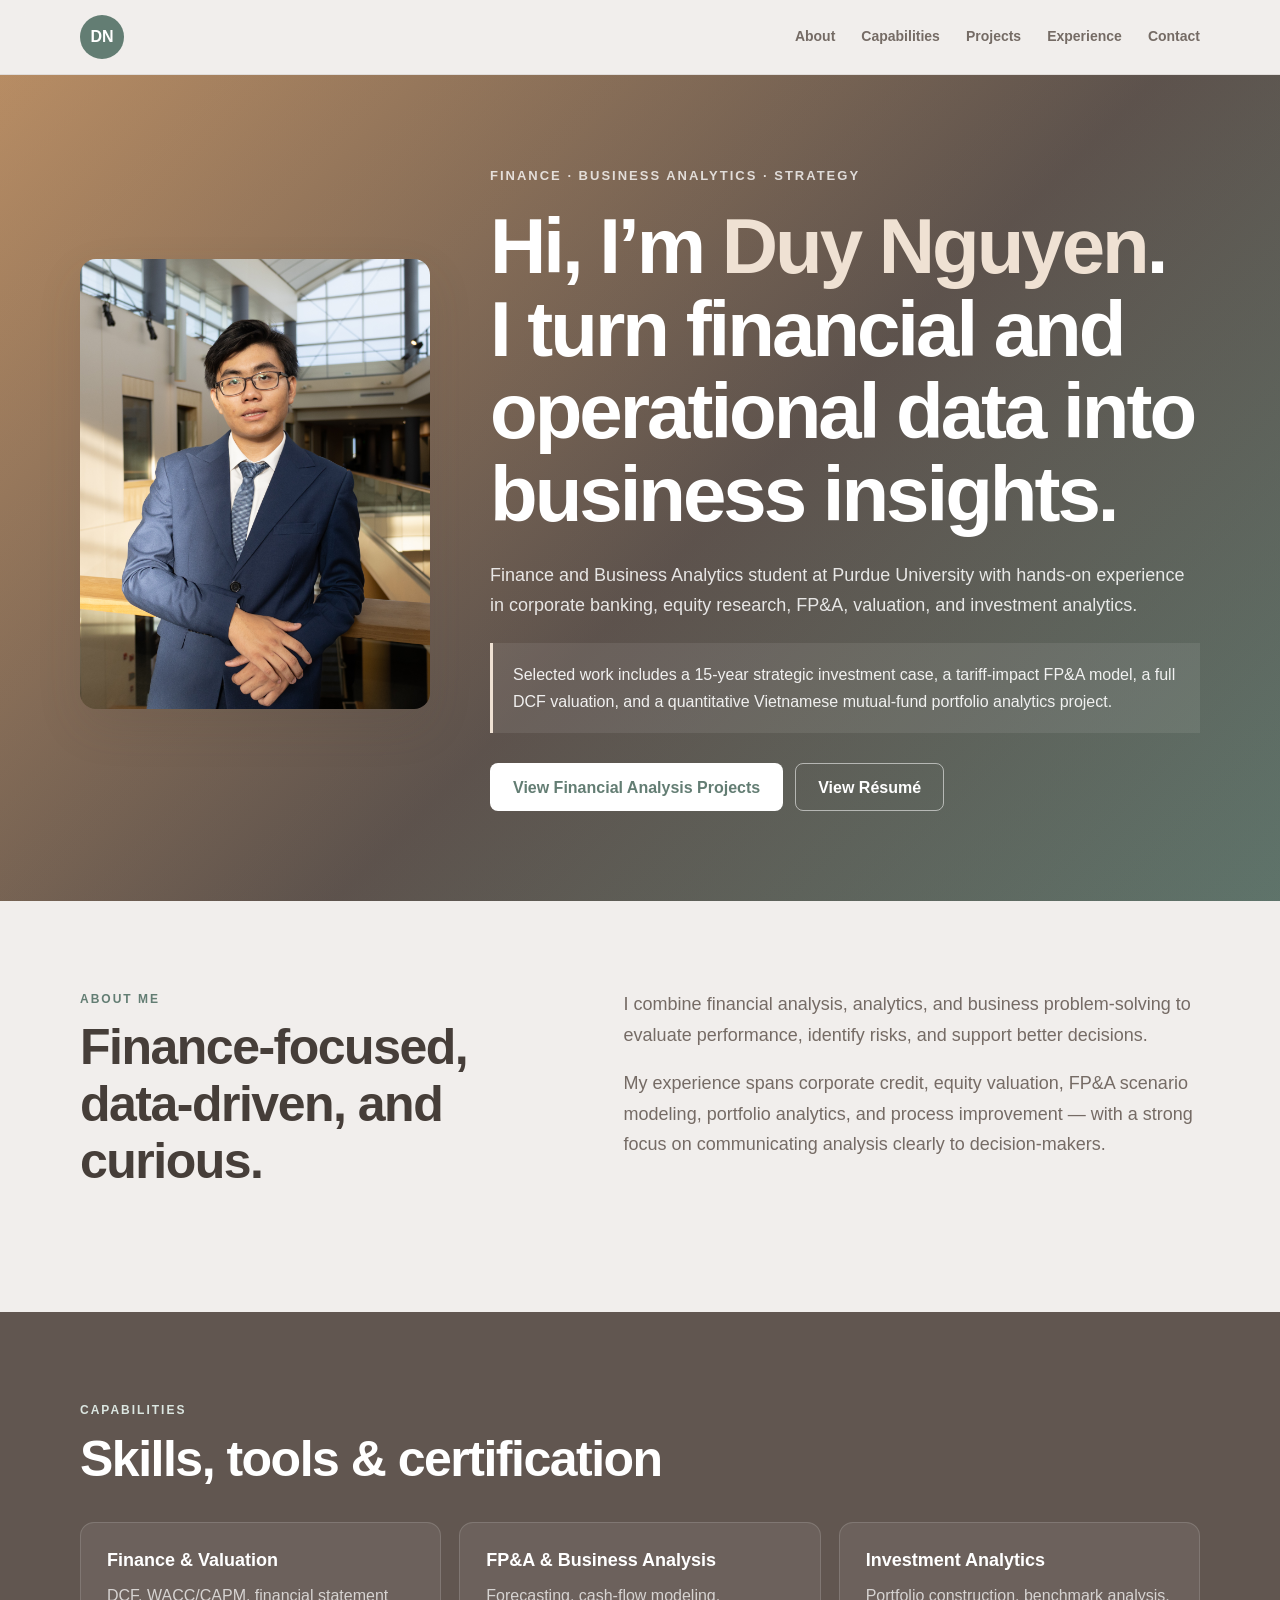
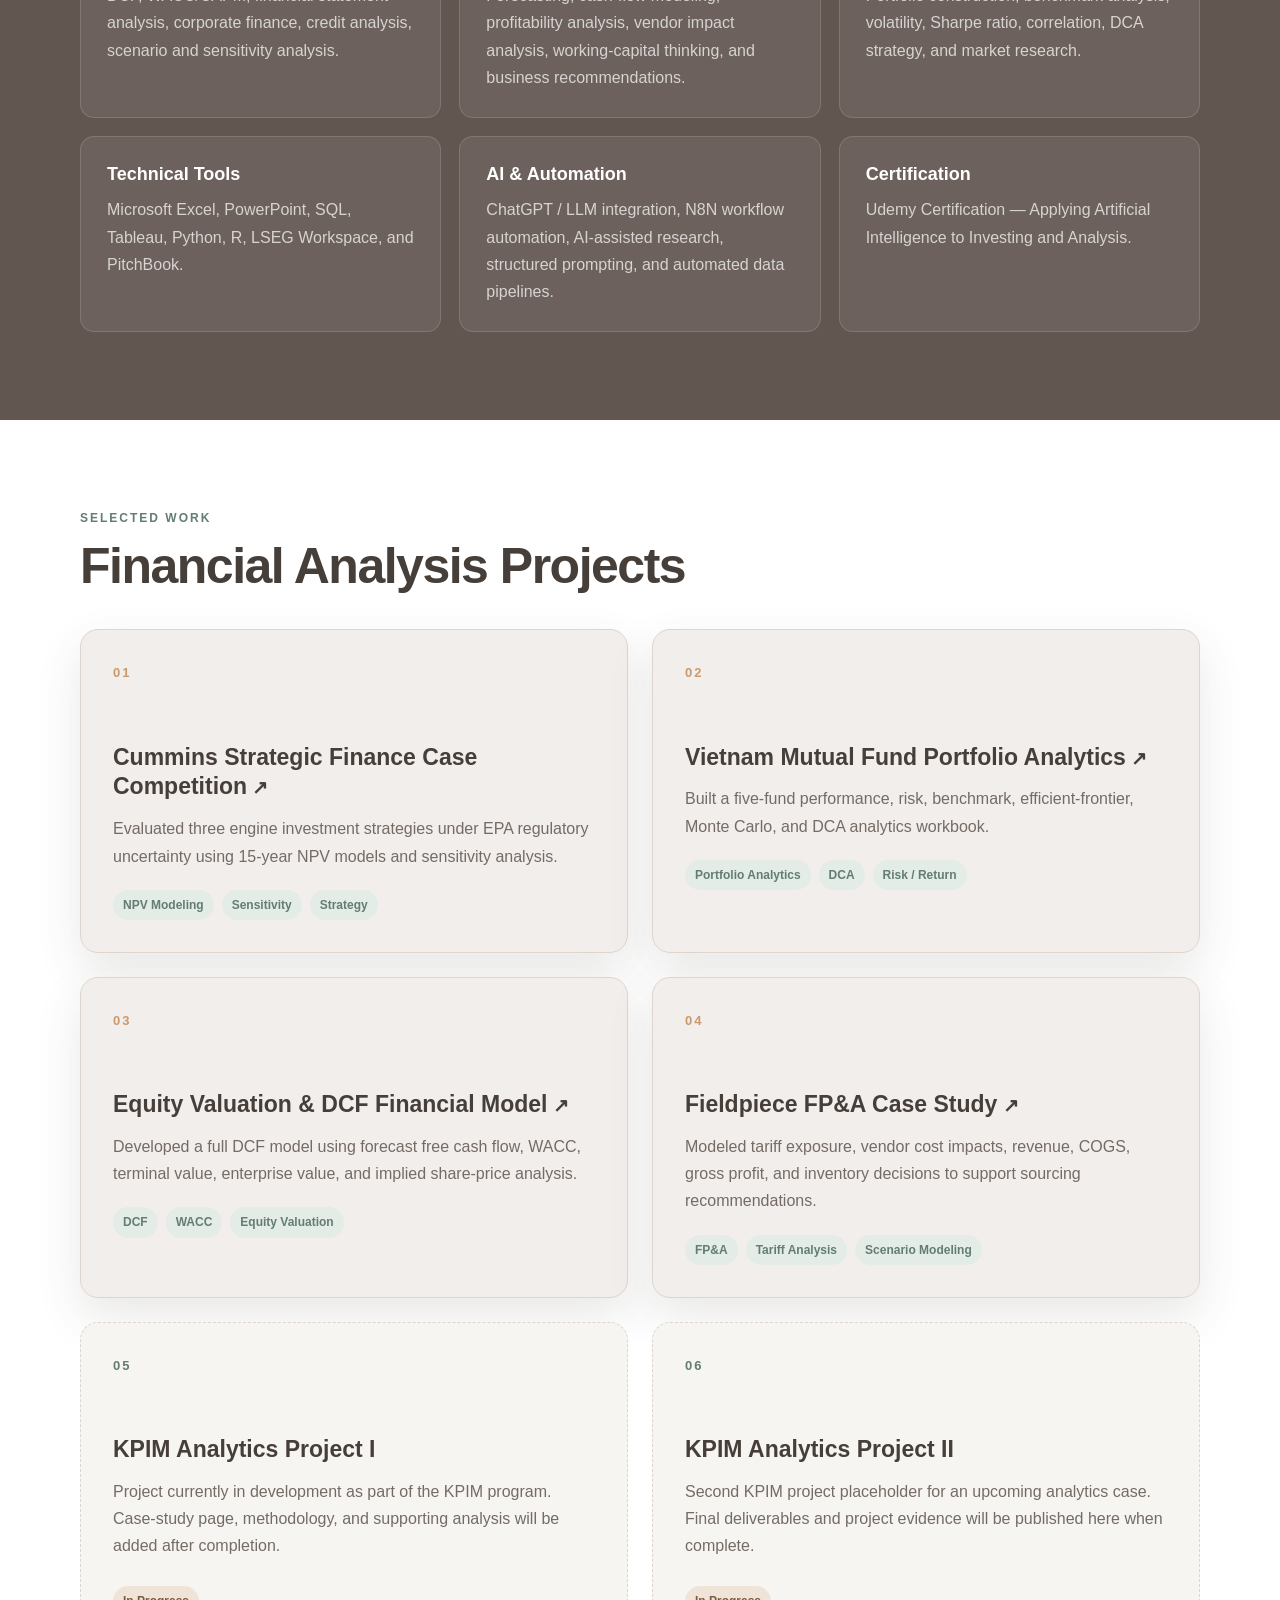
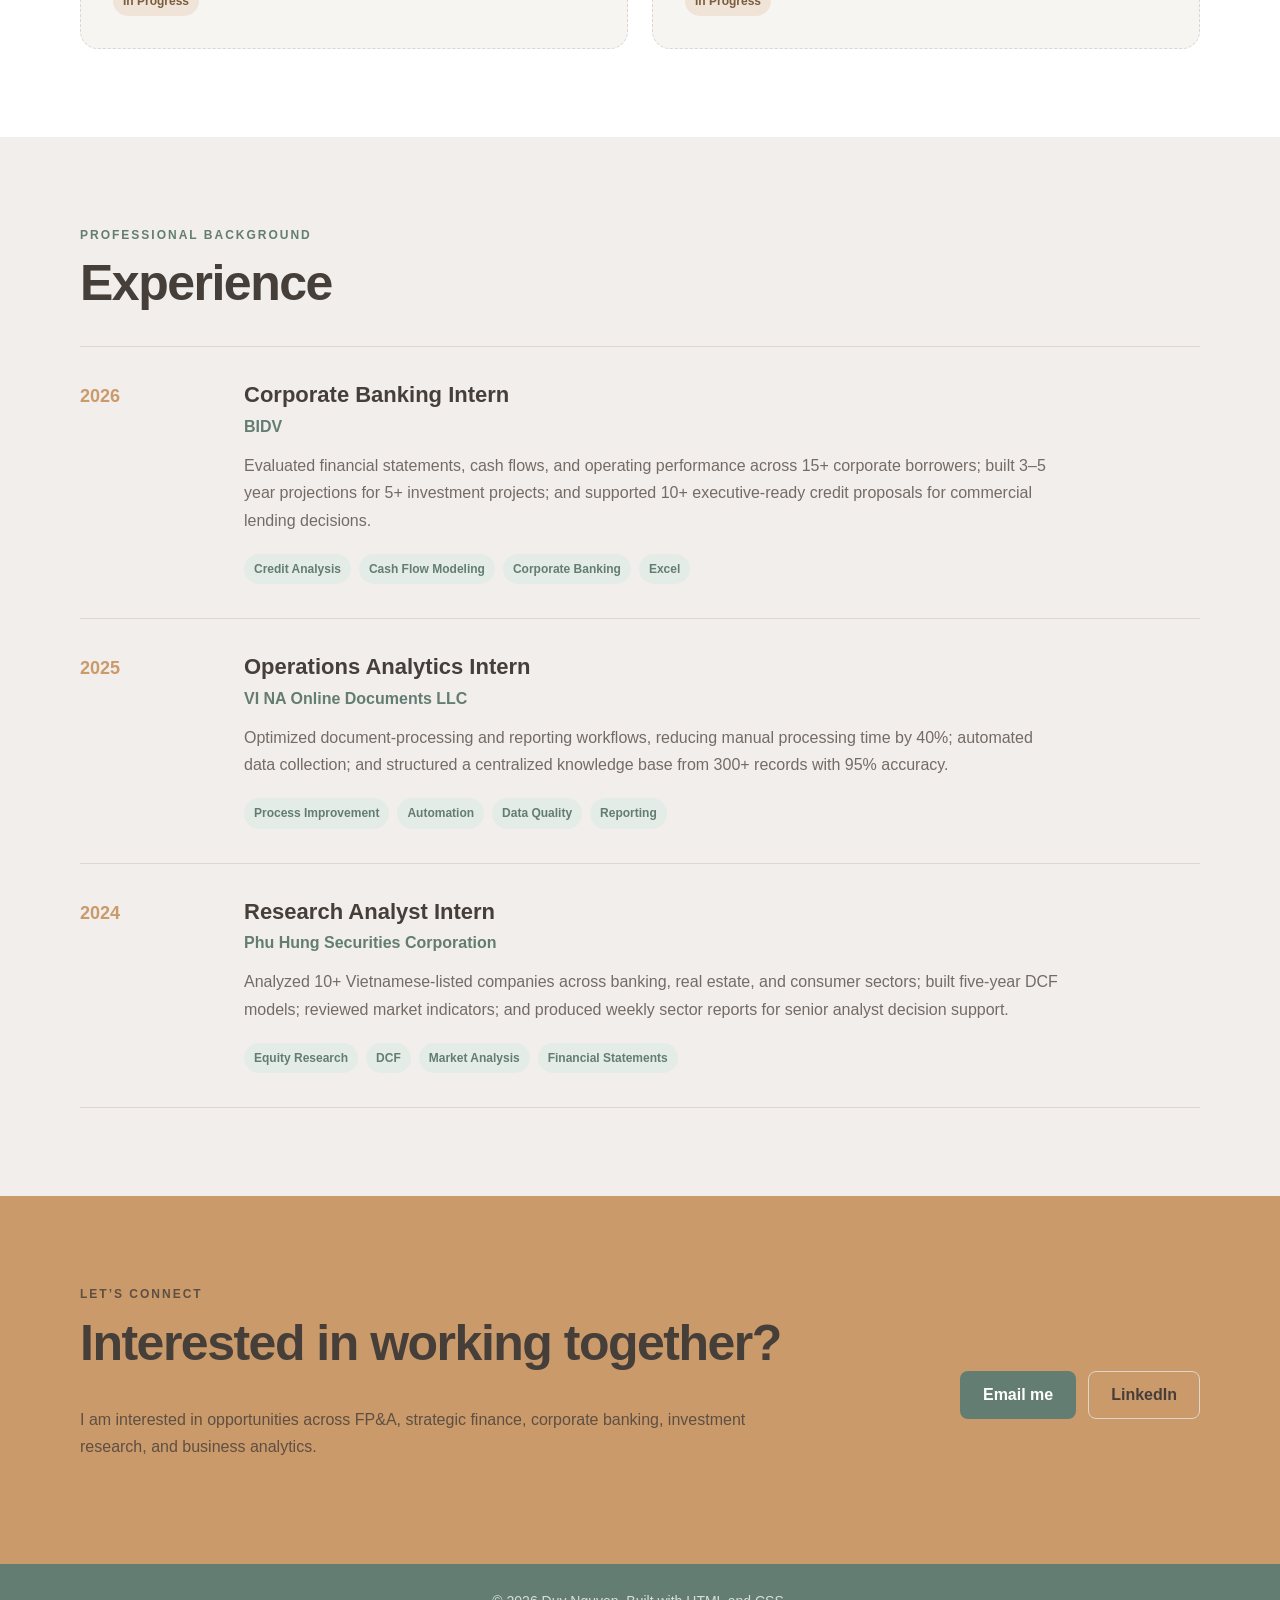
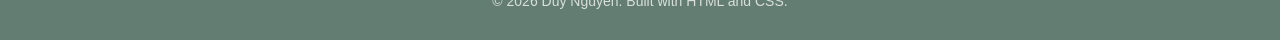
==== index.html @ 399b9fb9 "Add files via upload" ====
<!DOCTYPE html>
<html lang="en">
<head>
  <meta charset="UTF-8">
  <meta name="viewport" content="width=device-width, initial-scale=1.0">
  <meta name="description" content="Duy Nguyen — Finance and Business Analytics portfolio.">
  <title>Duy Nguyen | Finance & Business Analytics</title>
  <link rel="stylesheet" href="style.css">
</head>
<body>
<header class="site-header">
  <nav class="navbar container">
    <a class="logo" href="#home">DN</a>
    <div class="nav-links">
      <a href="#about">About</a>
      <a href="#skills">Capabilities</a>
      <a href="#projects">Projects</a>
      <a href="#experience">Experience</a>
      <a href="#contact">Contact</a>
    </div>
  </nav>
</header>

<main>
<section class="hero" id="home">
  <div class="container hero-content">

  <div class="hero-layout">

    <div class="hero-photo">
      <img src="duy-profile.jpg" alt="Duy Nguyen">
    </div>

    <div class="hero-text">
    <p class="eyebrow">Finance · Business Analytics · Strategy</p>
    <h1>Hi, I’m <span>Duy Nguyen</span>. I turn financial and operational data into business insights.</h1>
    <p class="hero-description">
      Finance and Business Analytics student at Purdue University with hands-on experience in corporate banking,
      equity research, FP&amp;A, valuation, and investment analytics.
    </p>
    <p class="hero-proof">
      Selected work includes a 15-year strategic investment case, a tariff-impact FP&amp;A model,
      a full DCF valuation, and a quantitative Vietnamese mutual-fund portfolio analytics project.
    </p>
    <div class="hero-actions">
      <a class="button button-primary" href="#projects">View Financial Analysis Projects</a>
      <a class="button button-secondary" href="Duy Nguyen _ Resume _ Finance_Final_Reviewed.pdf" target="_blank">View Résumé</a>
    </div>
  </div>
</section>

<section class="section" id="about">
  <div class="container about-grid">
    <div>
      <p class="section-label">About me</p>
      <h2>Finance-focused, data-driven, and curious.</h2>
    </div>
    <div class="about-text">
      <p>I combine financial analysis, analytics, and business problem-solving to evaluate performance, identify risks, and support better decisions.</p>
      <p>My experience spans corporate credit, equity valuation, FP&amp;A scenario modeling, portfolio analytics, and process improvement — with a strong focus on communicating analysis clearly to decision-makers.</p>
    </div>
  </div>
</section>

<section class="section section-dark" id="skills">
  <div class="container">
    <p class="section-label">Capabilities</p>
    <h2>Skills, tools &amp; certification</h2>
    <div class="skills-grid">
      <div class="skill-box"><h3>Finance &amp; Valuation</h3><p>DCF, WACC/CAPM, financial statement analysis, corporate finance, credit analysis, scenario and sensitivity analysis.</p></div>
      <div class="skill-box"><h3>FP&amp;A &amp; Business Analysis</h3><p>Forecasting, cash-flow modeling, profitability analysis, vendor impact analysis, working-capital thinking, and business recommendations.</p></div>
      <div class="skill-box"><h3>Investment Analytics</h3><p>Portfolio construction, benchmark analysis, volatility, Sharpe ratio, correlation, DCA strategy, and market research.</p></div>
      <div class="skill-box"><h3>Technical Tools</h3><p>Microsoft Excel, PowerPoint, SQL, Tableau, Python, R, LSEG Workspace, and PitchBook.</p></div>
      <div class="skill-box"><h3>AI &amp; Automation</h3><p>ChatGPT / LLM integration, N8N workflow automation, AI-assisted research, structured prompting, and automated data pipelines.</p></div>
      <div class="skill-box"><h3>Certification</h3><p>Udemy Certification — Applying Artificial Intelligence to Investing and Analysis.</p></div>
    </div>
  </div>
</section>

<section class="section section-soft" id="projects">
  <div class="container">
    <p class="section-label">Selected work</p>
    <h2>Financial Analysis Projects</h2>
    <div class="card-grid">
      <article class="card">
        <div class="card-number">01</div>
        <h3><a class="project-link" href="projects/cummins.html">Cummins Strategic Finance Case Competition</a></h3>
        <p>Evaluated three engine investment strategies under EPA regulatory uncertainty using 15-year NPV models and sensitivity analysis.</p>
        <div class="tags"><span>NPV Modeling</span><span>Sensitivity</span><span>Strategy</span></div>
      </article>
      <article class="card">
        <div class="card-number">02</div>
        <h3><a class="project-link" href="projects/mutualfund.html">Vietnam Mutual Fund Portfolio Analytics</a></h3>
        <p>Built a five-fund performance, risk, benchmark, efficient-frontier, Monte Carlo, and DCA analytics workbook.</p>
        <div class="tags"><span>Portfolio Analytics</span><span>DCA</span><span>Risk / Return</span></div>
      </article>
      <article class="card">
        <div class="card-number">03</div>
        <h3><a class="project-link" href="projects/dcf.html">Equity Valuation &amp; DCF Financial Model</a></h3>
        <p>Developed a full DCF model using forecast free cash flow, WACC, terminal value, enterprise value, and implied share-price analysis.</p>
        <div class="tags"><span>DCF</span><span>WACC</span><span>Equity Valuation</span></div>
      </article>
      <article class="card">
        <div class="card-number">04</div>
        <h3><a class="project-link" href="projects/fieldpiece.html">Fieldpiece FP&amp;A Case Study</a></h3>
        <p>Modeled tariff exposure, vendor cost impacts, revenue, COGS, gross profit, and inventory decisions to support sourcing recommendations.</p>
        <div class="tags"><span>FP&amp;A</span><span>Tariff Analysis</span><span>Scenario Modeling</span></div>
      </article>
      <article class="card coming-soon">
        <div class="card-number">05</div>
        <h3>KPIM Analytics Project I</h3>
        <p>Project currently in development as part of the KPIM program. Case-study page, methodology, and supporting analysis will be added after completion.</p>
        <span class="status-pill">In Progress</span>
      </article>
      <article class="card coming-soon">
        <div class="card-number">06</div>
        <h3>KPIM Analytics Project II</h3>
        <p>Second KPIM project placeholder for an upcoming analytics case. Final deliverables and project evidence will be published here when complete.</p>
        <span class="status-pill">In Progress</span>
      </article>
    </div>
  </div>
</section>

<section class="section" id="experience">
  <div class="container">
    <p class="section-label">Professional background</p>
    <h2>Experience</h2>
    <div class="timeline">
      <article class="timeline-item">
        <div class="timeline-date">2026</div>
        <div class="timeline-content">
          <h3>Corporate Banking Intern</h3>
          <p class="company">BIDV</p>
          <p>Evaluated financial statements, cash flows, and operating performance across 15+ corporate borrowers; built 3–5 year projections for 5+ investment projects; and supported 10+ executive-ready credit proposals for commercial lending decisions.</p>
          <div class="tags"><span>Credit Analysis</span><span>Cash Flow Modeling</span><span>Corporate Banking</span><span>Excel</span></div>
        </div>
      </article>
      <article class="timeline-item">
        <div class="timeline-date">2025</div>
        <div class="timeline-content">
          <h3>Operations Analytics Intern</h3>
          <p class="company">VI NA Online Documents LLC</p>
          <p>Optimized document-processing and reporting workflows, reducing manual processing time by 40%; automated data collection; and structured a centralized knowledge base from 300+ records with 95% accuracy.</p>
          <div class="tags"><span>Process Improvement</span><span>Automation</span><span>Data Quality</span><span>Reporting</span></div>
        </div>
      </article>
      <article class="timeline-item">
        <div class="timeline-date">2024</div>
        <div class="timeline-content">
          <h3>Research Analyst Intern</h3>
          <p class="company">Phu Hung Securities Corporation</p>
          <p>Analyzed 10+ Vietnamese-listed companies across banking, real estate, and consumer sectors; built five-year DCF models; reviewed market indicators; and produced weekly sector reports for senior analyst decision support.</p>
          <div class="tags"><span>Equity Research</span><span>DCF</span><span>Market Analysis</span><span>Financial Statements</span></div>
        </div>
      </article>
    </div>
  </div>
</section>

<section class="section contact-section" id="contact">
  <div class="container contact-box">
    <div>
      <p class="section-label">Let’s connect</p>
      <h2>Interested in working together?</h2>
      <p>I am interested in opportunities across FP&amp;A, strategic finance, corporate banking, investment research, and business analytics.</p>
    </div>
    <div class="contact-actions">
      <a class="button button-primary" href="mailto:khaduybill@gmail.com">Email me</a>
      <a class="button button-secondary" href="https://www.linkedin.com/in/duynguyen2907/" target="_blank">LinkedIn</a>
    </div>
  </div>
</section>
</main>

<footer class="footer"><div class="container"><p>© 2026 Duy Nguyen. Built with HTML and CSS.</p></div></footer>
</body>
</html>
---- style.css ----
:root{
  --cream:#f1eeec;
  --sand:#cb9a6b;
  --taupe:#615650;
  --sage:#637d73;
  --white:#fff;
  --text:#463e39;
  --muted:#756b65;
  --border:#ded5cf;
  --soft-sage:#e4ece8;
  --shadow:0 18px 45px rgba(70,62,57,.12);
}
*{box-sizing:border-box}
html{scroll-behavior:smooth}
body{margin:0;font-family:Arial,Helvetica,sans-serif;line-height:1.7;color:var(--text);background:var(--cream)}
a{color:inherit}
img{max-width:100%}
.container{width:min(1120px,calc(100% - 40px));margin:0 auto}
.section{padding:88px 0}
.section-soft{background:var(--white)}
.section-dark{background:var(--taupe);color:var(--white)}
.section-label{margin:0 0 10px;color:var(--sage);font-size:12px;font-weight:800;letter-spacing:2px;text-transform:uppercase}
.section-dark .section-label{color:#dbe6e1}
h1,h2,h3,p{margin-top:0}
h1{font-size:clamp(42px,7vw,78px);line-height:1.06;letter-spacing:-3px}
h2{margin-bottom:34px;font-size:clamp(31px,5vw,50px);line-height:1.14;letter-spacing:-1.5px}
h3{line-height:1.3}
.site-header{position:sticky;top:0;z-index:100;background:rgba(241,238,236,.94);border-bottom:1px solid rgba(97,86,80,.12);backdrop-filter:blur(12px)}
.navbar{min-height:74px;display:flex;align-items:center;justify-content:space-between}
.logo{width:44px;height:44px;display:grid;place-items:center;background:var(--sage);color:#fff;border-radius:50%;font-weight:800;text-decoration:none}
.nav-links{display:flex;gap:26px}
.nav-links a{font-size:14px;font-weight:700;color:var(--muted);text-decoration:none}
.nav-links a:hover{color:var(--sage)}
.hero{min-height:calc(100vh - 74px);display:flex;align-items:center;color:#fff;background:linear-gradient(rgba(70,62,57,.15),rgba(70,62,57,.15)),linear-gradient(135deg,var(--sand) 0%,var(--taupe) 55%,var(--sage) 100%)}
.hero-content{padding:78px 0}
.eyebrow{margin-bottom:18px;color:rgba(255,255,255,.78);font-size:13px;font-weight:800;letter-spacing:2px;text-transform:uppercase}
.hero h1{max-width:980px;margin-bottom:24px}
.hero h1 span{color:#efe1d3}
.hero-description{max-width:790px;color:rgba(255,255,255,.85);font-size:18px}
.hero-proof{max-width:850px;margin:22px 0 0;padding:18px 20px;border-left:3px solid #efe1d3;background:rgba(255,255,255,.08);color:rgba(255,255,255,.9)}
.hero-actions,.contact-actions,.project-actions{margin-top:30px;display:flex;gap:12px;flex-wrap:wrap}
.button{min-height:48px;display:inline-flex;align-items:center;justify-content:center;padding:0 22px;border:1px solid transparent;border-radius:8px;font-weight:700;text-decoration:none;transition:.2s ease}
.button:hover{transform:translateY(-2px);box-shadow:0 10px 25px rgba(44,39,36,.18)}
.button-primary{background:var(--sage);color:#fff}
.button-secondary{background:transparent;color:var(--text);border-color:var(--border)}
.hero .button-primary{background:#fff;color:var(--sage)}
.hero .button-secondary{color:#fff;border-color:rgba(255,255,255,.55)}
.about-grid{display:grid;grid-template-columns:.9fr 1.1fr;gap:72px}
.about-text{color:var(--muted);font-size:18px}
.skills-grid{display:grid;grid-template-columns:repeat(3,minmax(0,1fr));gap:18px}
.skill-box{padding:26px;background:rgba(255,255,255,.07);border:1px solid rgba(255,255,255,.14);border-radius:14px}
.skill-box h3{margin-bottom:10px;font-size:18px}
.skill-box p{margin:0;color:rgba(255,255,255,.72)}
.card-grid{display:grid;grid-template-columns:repeat(2,minmax(0,1fr));gap:24px}
.card{position:relative;min-height:320px;padding:32px;background:var(--cream);border:1px solid var(--border);border-radius:18px;box-shadow:var(--shadow);transition:.25s ease}
.card:hover{transform:translateY(-5px)}
.card-number{margin-bottom:58px;color:var(--sand);font-size:13px;font-weight:800;letter-spacing:2px}
.card h3{margin-bottom:13px;font-size:23px}
.card p{color:var(--muted)}
.project-link{text-decoration:none}
.project-link:hover{color:var(--sage)}
.project-link::after{content:" ↗";font-size:.82em}
.tags{display:flex;gap:8px;flex-wrap:wrap;margin-top:20px}
.tags span{padding:5px 10px;color:var(--sage);background:var(--soft-sage);border-radius:999px;font-size:12px;font-weight:700}
.coming-soon{box-shadow:none;border-style:dashed;background:#f7f5f2}
.coming-soon .card-number{color:var(--sage)}
.status-pill{display:inline-block;margin-top:10px;padding:5px 10px;border-radius:999px;background:#efe4d7;color:#7b5b3d;font-size:12px;font-weight:800}
.timeline{display:grid}
.timeline-item{display:grid;grid-template-columns:130px 1fr;gap:34px;padding:34px 0;border-top:1px solid var(--border)}
.timeline-item:last-child{border-bottom:1px solid var(--border)}
.timeline-date{color:var(--sand);font-size:18px;font-weight:800}
.timeline-content h3{margin-bottom:3px;font-size:22px}
.company{margin-bottom:12px;color:var(--sage);font-weight:700}
.timeline-content>p:last-of-type{max-width:820px;color:var(--muted)}
.contact-section{background:var(--sand)}
.contact-box{display:flex;align-items:center;justify-content:space-between;gap:44px}
.contact-box p{max-width:700px;color:rgba(70,62,57,.82)}
.footer{padding:26px 0;background:var(--sage);color:rgba(255,255,255,.75);text-align:center}
.footer p{margin:0;font-size:14px}

/* Project detail pages */
.project-page{background:#f7f5f2}
.project-nav{padding:24px 0}
.back-link{text-decoration:none;color:var(--sage);font-weight:800}
.project-hero{padding:48px 0 56px;background:linear-gradient(135deg,#efe4d7,#e7ece9)}
.project-hero h1{max-width:950px;margin-bottom:18px;font-size:clamp(42px,6vw,70px);color:var(--text)}
.project-subtitle{max-width:800px;color:var(--muted);font-size:18px}
.metric-grid{display:grid;grid-template-columns:repeat(4,minmax(0,1fr));gap:14px;margin-top:34px}
.metric{padding:20px;background:rgba(255,255,255,.75);border:1px solid var(--border);border-radius:14px}
.metric strong{display:block;font-size:26px;line-height:1.15;color:var(--sage)}
.metric span{display:block;margin-top:5px;color:var(--muted);font-size:12px;font-weight:700;text-transform:uppercase;letter-spacing:1px}
.project-section{padding:64px 0;border-bottom:1px solid var(--border)}
.project-section h2{font-size:34px;margin-bottom:20px}
.project-section p,.project-section li{color:var(--muted)}
.two-col{display:grid;grid-template-columns:1fr 1fr;gap:28px}
.info-card{padding:28px;background:#fff;border:1px solid var(--border);border-radius:16px}
.info-card h3{margin-bottom:10px}
.process-grid{display:grid;grid-template-columns:repeat(3,minmax(0,1fr));gap:16px}
.process-card{padding:24px;background:#fff;border:1px solid var(--border);border-radius:14px}
.process-card .step{color:var(--sand);font-weight:800;font-size:12px;letter-spacing:1.5px}
.evidence{margin-top:26px;background:#fff;border:1px solid var(--border);border-radius:16px;overflow:hidden;box-shadow:var(--shadow)}
.evidence img{display:block;width:100%;max-height:620px;object-fit:contain;background:#fff}
.evidence-caption{padding:16px 18px;color:var(--muted);font-size:13px;border-top:1px solid var(--border)}
.finding{padding:26px 0;border-top:1px solid var(--border)}
.finding:first-child{border-top:0}
.finding-number{font-size:12px;color:var(--sand);font-weight:800;letter-spacing:1.5px;text-transform:uppercase}
.finding h3{font-size:24px;margin:6px 0 10px}
.ai-box,.outcome-box{padding:28px;border-radius:16px}
.ai-box{background:#e6eeea;border:1px solid #cfddd6}
.outcome-box{background:#efe2d4;border:1px solid #e0c9b4}
.ai-box code{display:block;margin-top:12px;padding:12px 14px;background:rgba(255,255,255,.75);border-radius:8px;white-space:normal;color:#4d5f58}
.project-actions{margin-bottom:8px}
.project-actions .button-secondary{background:#fff}
.small-note{font-size:13px;color:var(--muted)}
@media(max-width:850px){
  .skills-grid{grid-template-columns:1fr 1fr}
  .metric-grid{grid-template-columns:1fr 1fr}
  .process-grid{grid-template-columns:1fr}
  .two-col,.about-grid{grid-template-columns:1fr;gap:20px}
}
@media(max-width:700px){
  .section,.project-section{padding:64px 0}
  .nav-links{display:none}
  .card-grid,.skills-grid{grid-template-columns:1fr}
  .timeline-item{grid-template-columns:1fr;gap:8px}
  .contact-box{display:block}
  .contact-actions{margin-top:28px}
  .metric-grid{grid-template-columns:1fr 1fr}
  h1{letter-spacing:-2px}
}
@media(max-width:500px){
  .container{width:min(100% - 28px,1120px)}
  .metric-grid{grid-template-columns:1fr}
  .hero-actions,.project-actions,.contact-actions{flex-direction:column}
  .button{width:100%}
}


/* Detail-focused project screenshots */
.evidence {
  overflow: hidden;
}

.evidence img {
  display: block;
  width: 100%;
  height: auto;
  max-height: 720px;
  object-fit: contain;
  object-position: top left;
  background: #ffffff;
}

.finding .evidence img {
  max-height: 620px;
}

.hero-layout{
    display:flex;
    align-items:center;
    justify-content:space-between;
    gap:60px;
}

.hero-text{
    flex:1;
}

.hero-photo{
    flex-shrink:0;
}

.hero-photo img{
    width:350px;
    height:450px;
    object-fit:cover;
    border-radius:16px;
    box-shadow:var(--shadow);
}
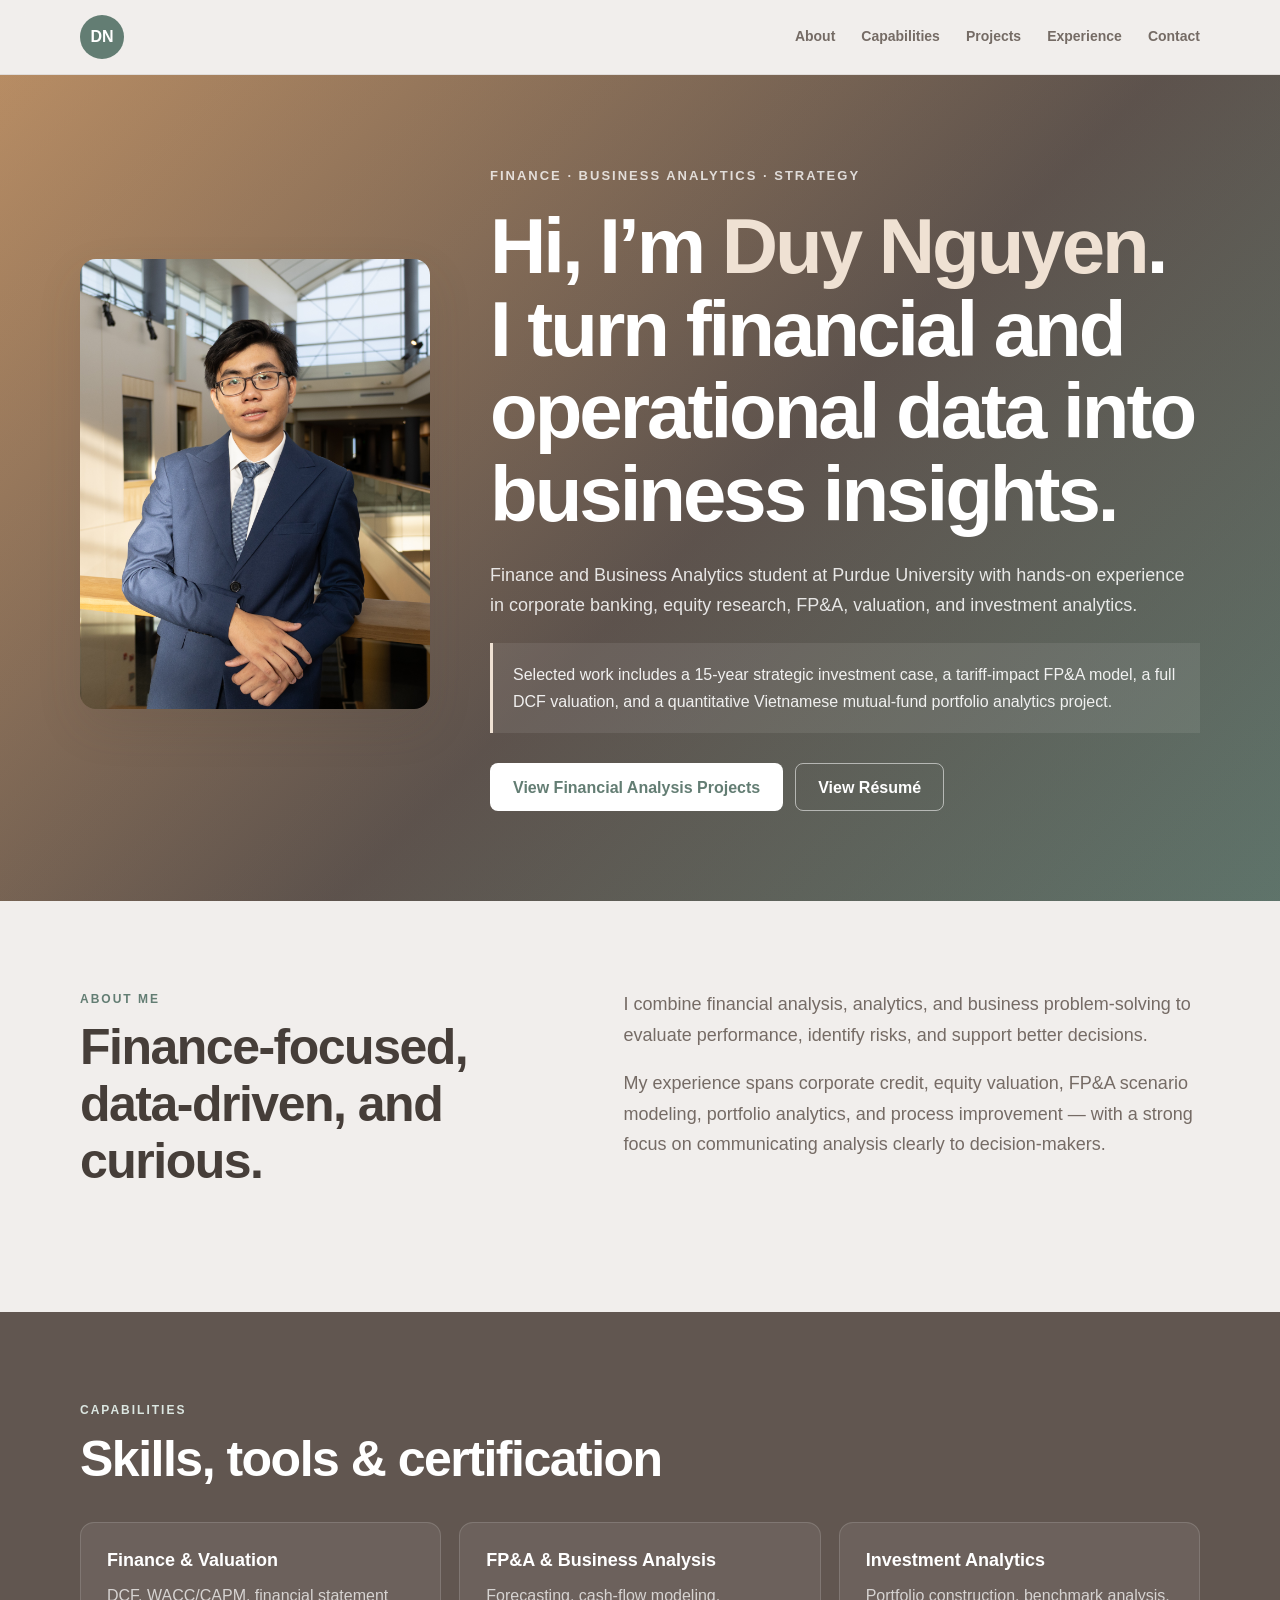
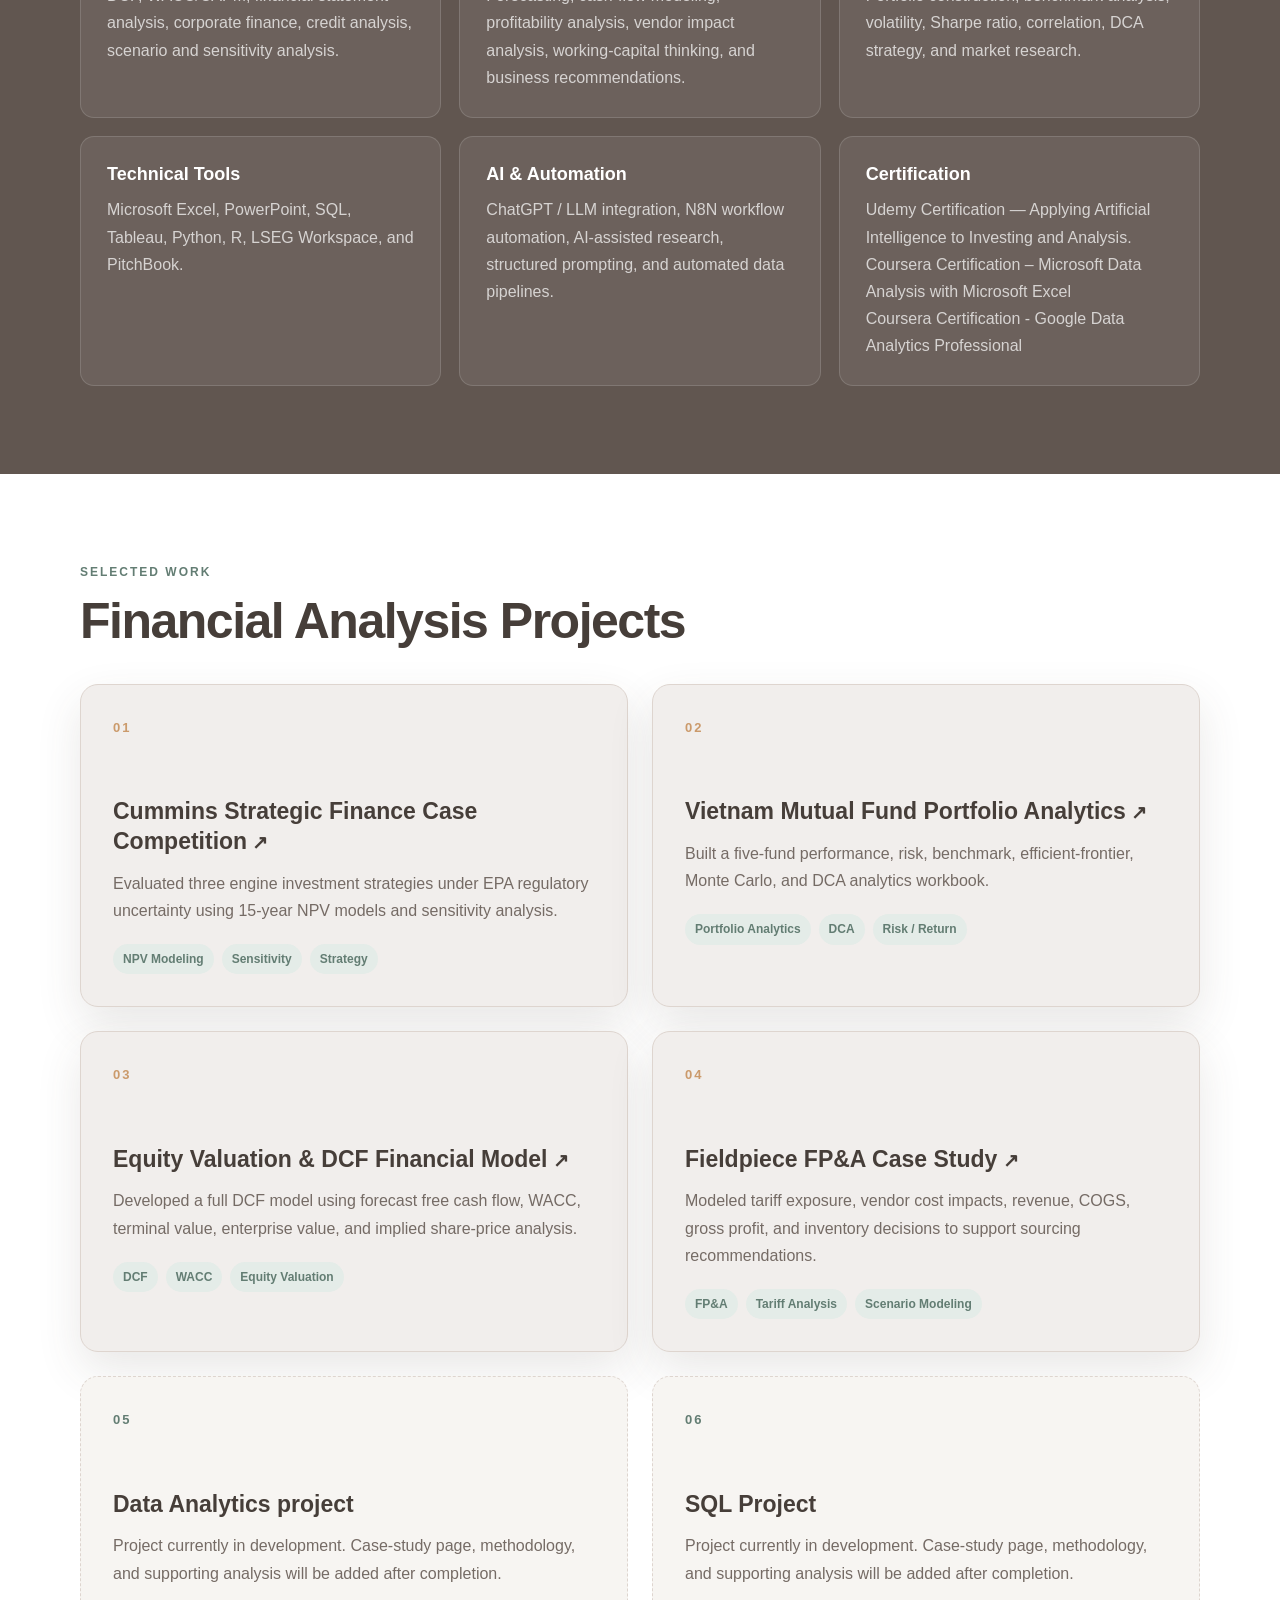
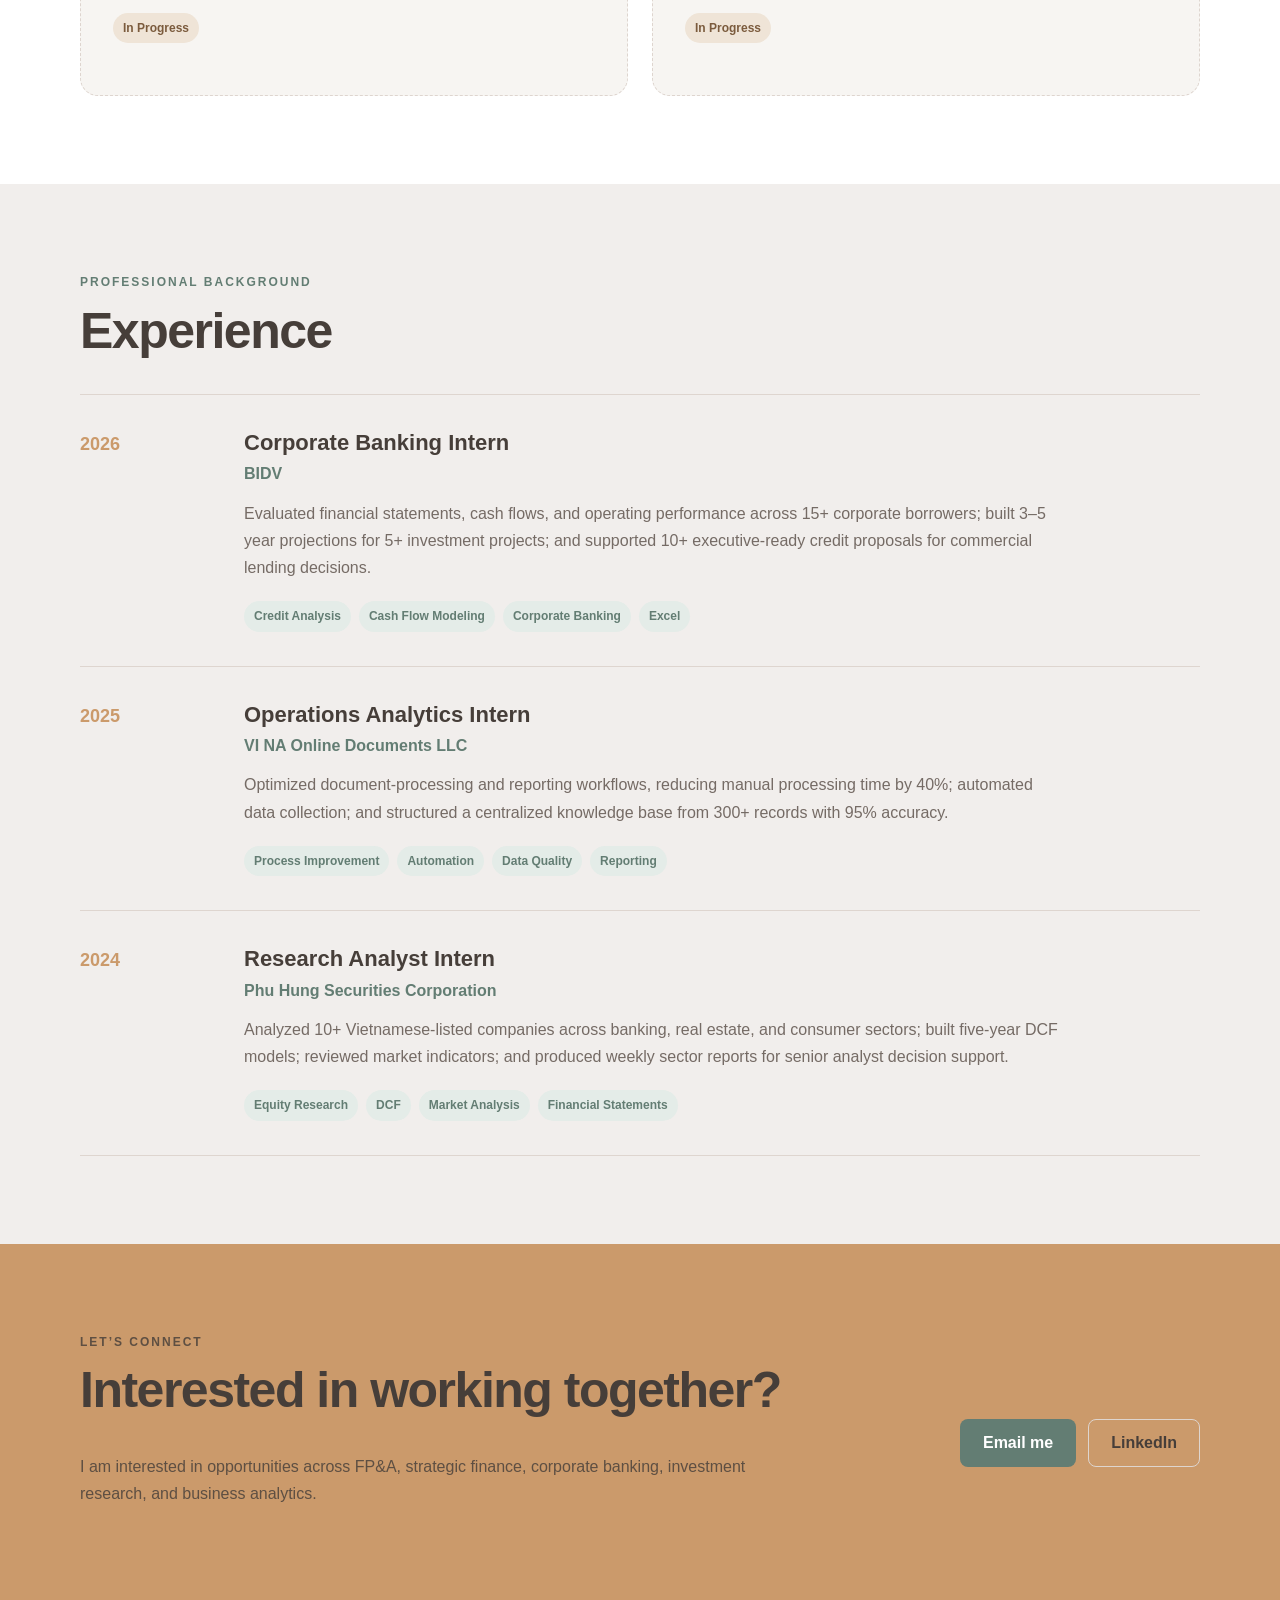
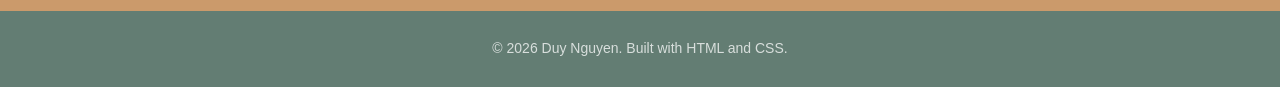
==== commit a67030e3: "Update index.html" ====
--- a/index.html
+++ b/index.html
@@ -44,7 +44,7 @@
     </p>
     <div class="hero-actions">
       <a class="button button-primary" href="#projects">View Financial Analysis Projects</a>
-      <a class="button button-secondary" href="Duy Nguyen _ Resume _ Finance_Final_Reviewed.pdf" target="_blank">View Résumé</a>
+      <a class="button button-secondary" href="Duy Nguyen_ Resume_Finance.pdf" target="_blank">View Résumé</a>
     </div>
   </div>
 </section>
@@ -72,7 +72,7 @@
       <div class="skill-box"><h3>Investment Analytics</h3><p>Portfolio construction, benchmark analysis, volatility, Sharpe ratio, correlation, DCA strategy, and market research.</p></div>
       <div class="skill-box"><h3>Technical Tools</h3><p>Microsoft Excel, PowerPoint, SQL, Tableau, Python, R, LSEG Workspace, and PitchBook.</p></div>
       <div class="skill-box"><h3>AI &amp; Automation</h3><p>ChatGPT / LLM integration, N8N workflow automation, AI-assisted research, structured prompting, and automated data pipelines.</p></div>
-      <div class="skill-box"><h3>Certification</h3><p>Udemy Certification — Applying Artificial Intelligence to Investing and Analysis.</p></div>
+      <div class="skill-box"><h3>Certification</h3><p>Udemy Certification — Applying Artificial Intelligence to Investing and Analysis.</h3><p> Coursera Certification – Microsoft Data Analysis with Microsoft Excel</h3><p> Coursera Certification - Google Data Analytics Professional </p></div>
     </div>
   </div>
 </section>
@@ -108,14 +108,14 @@
       </article>
       <article class="card coming-soon">
         <div class="card-number">05</div>
-        <h3>KPIM Analytics Project I</h3>
-        <p>Project currently in development as part of the KPIM program. Case-study page, methodology, and supporting analysis will be added after completion.</p>
+        <h3> Data Analytics project </h3>
+        <p>Project currently in development. Case-study page, methodology, and supporting analysis will be added after completion.</p>
         <span class="status-pill">In Progress</span>
       </article>
       <article class="card coming-soon">
         <div class="card-number">06</div>
-        <h3>KPIM Analytics Project II</h3>
-        <p>Second KPIM project placeholder for an upcoming analytics case. Final deliverables and project evidence will be published here when complete.</p>
+        <h3> SQL Project </h3>
+        <p>Project currently in development. Case-study page, methodology, and supporting analysis will be added after completion.</p>
         <span class="status-pill">In Progress</span>
       </article>
     </div>
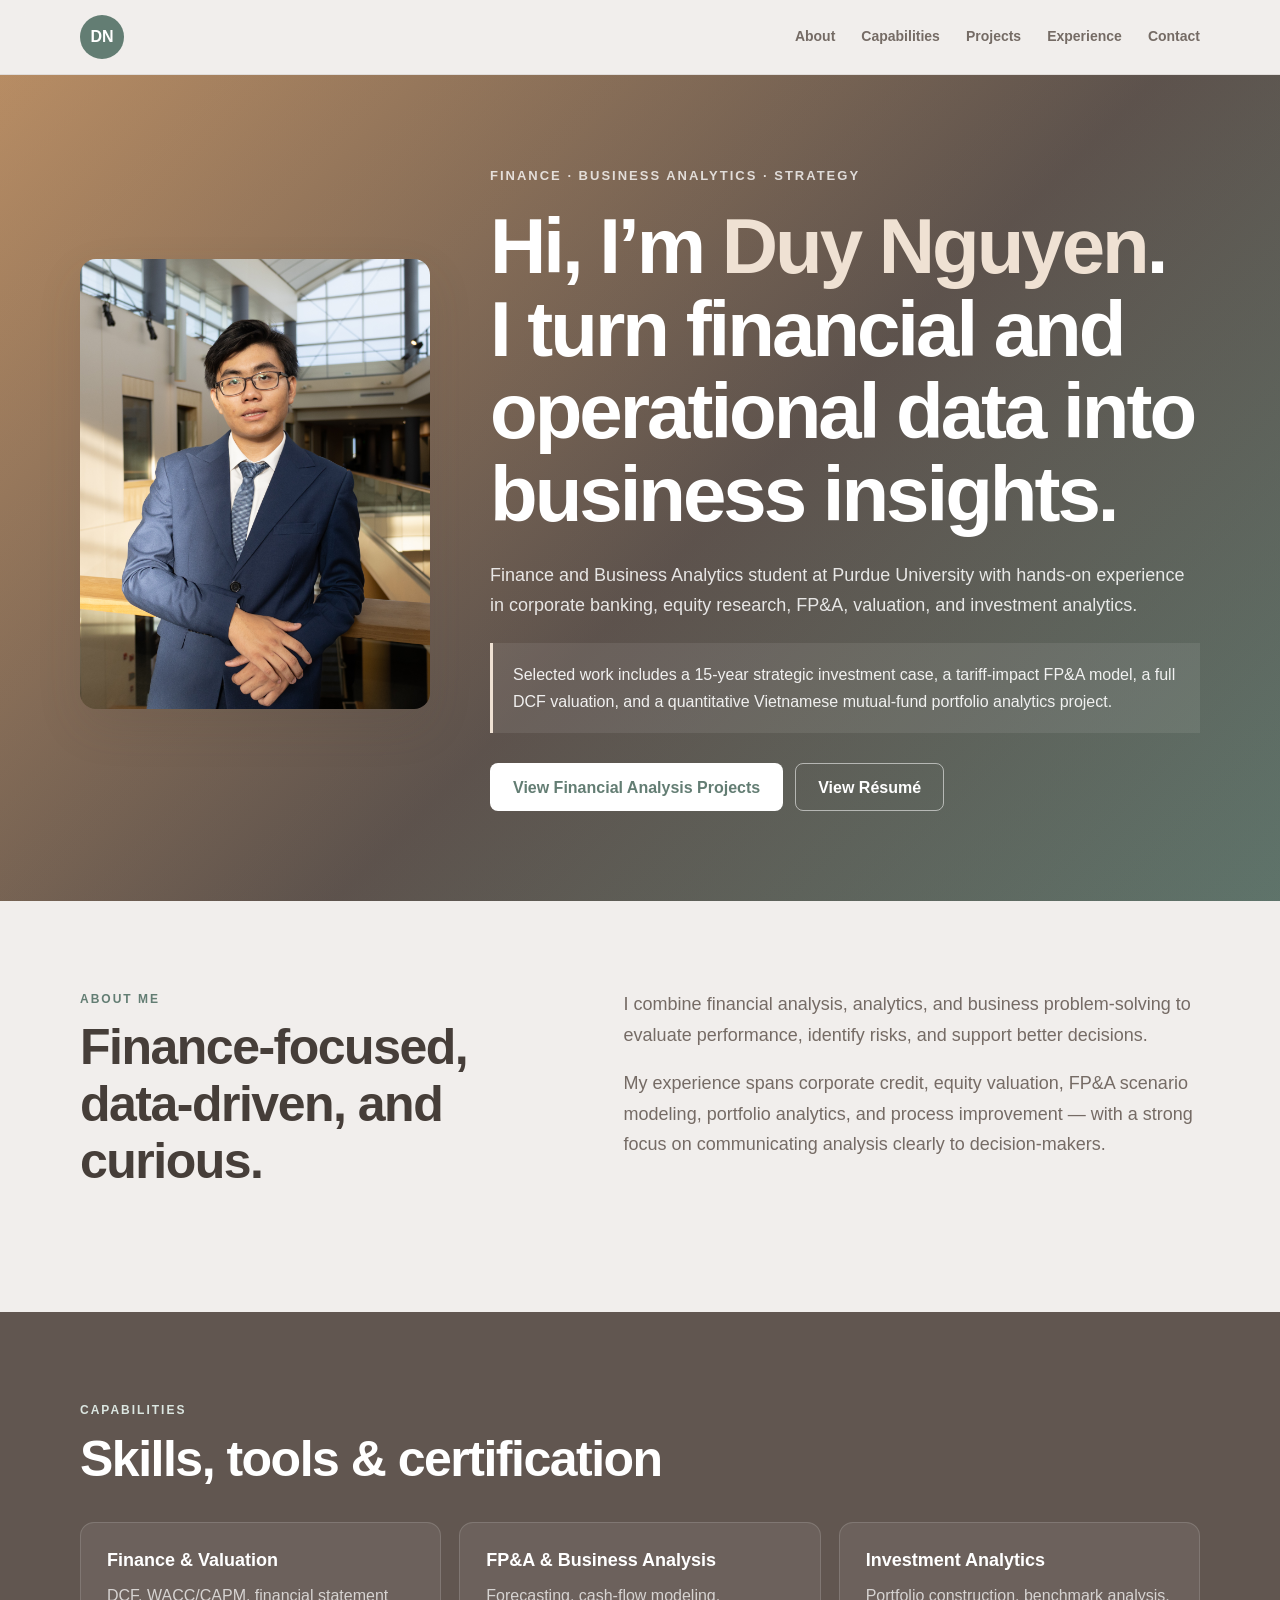
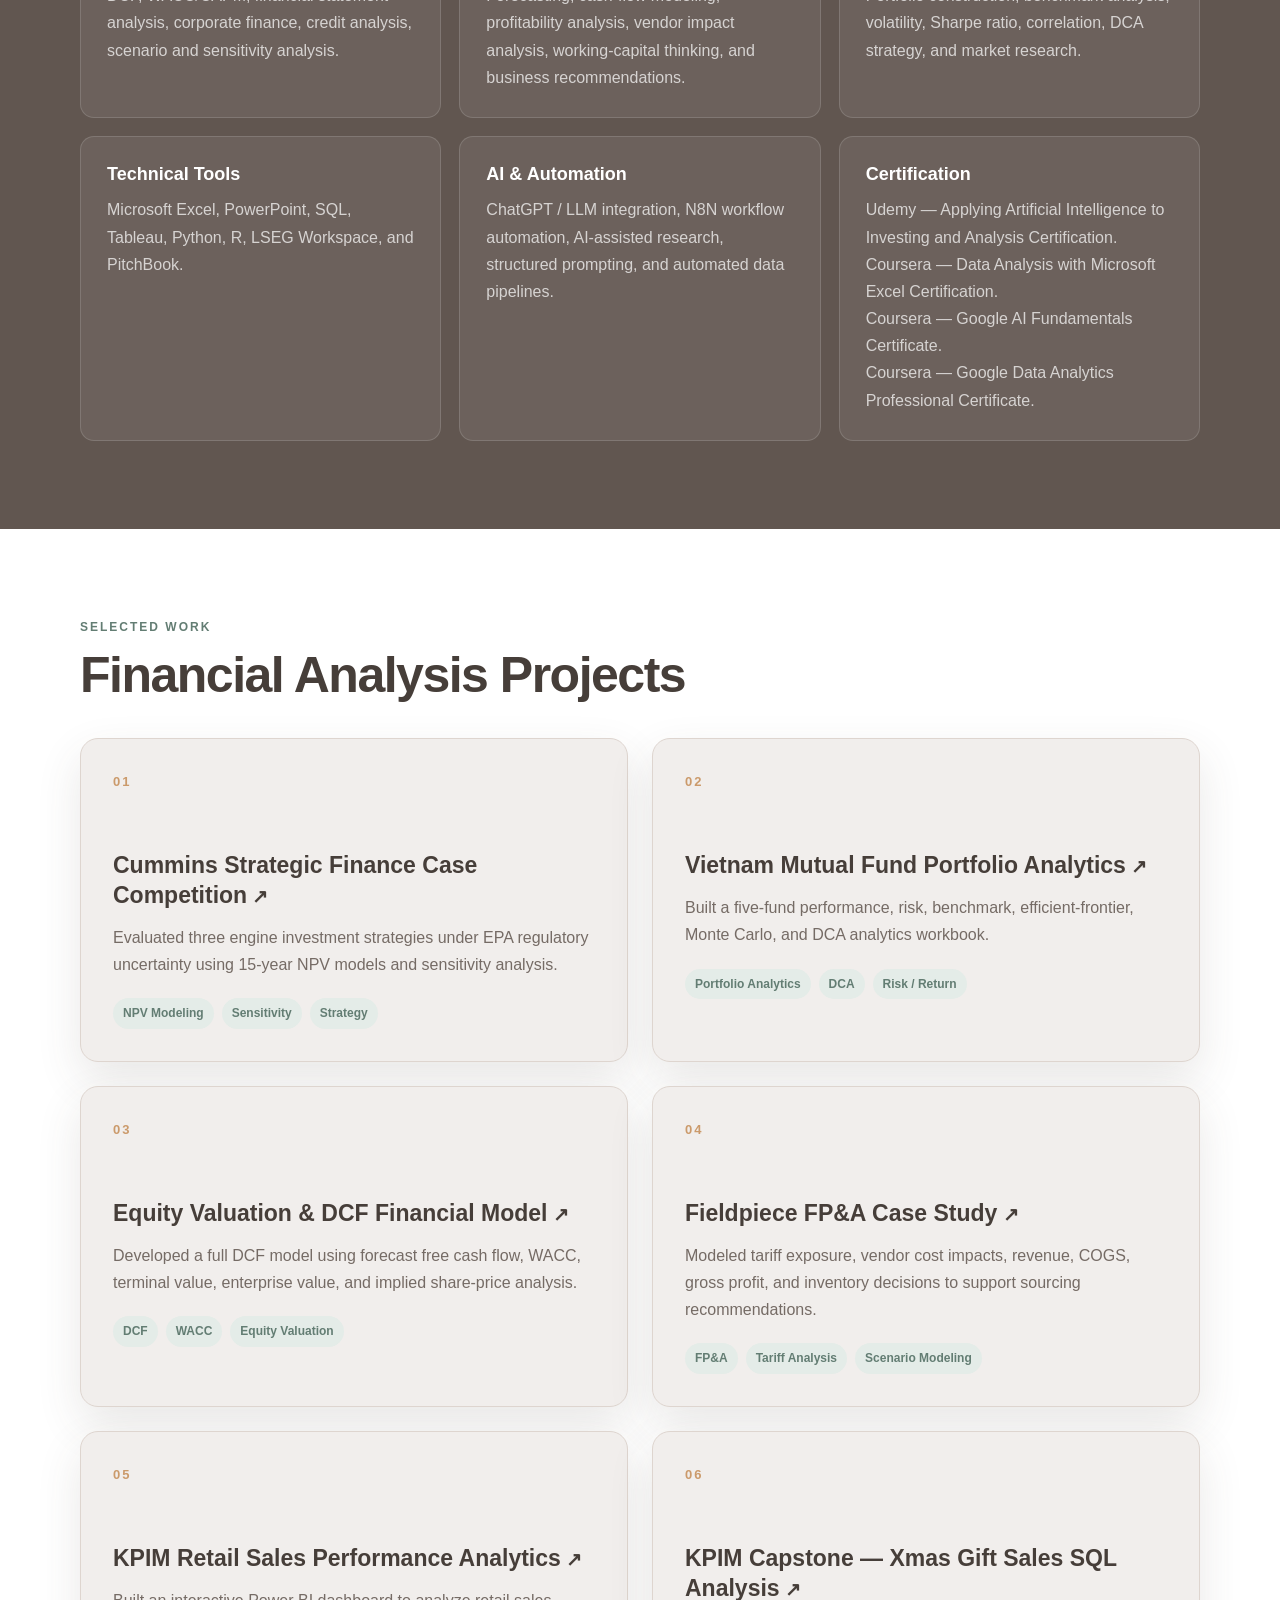
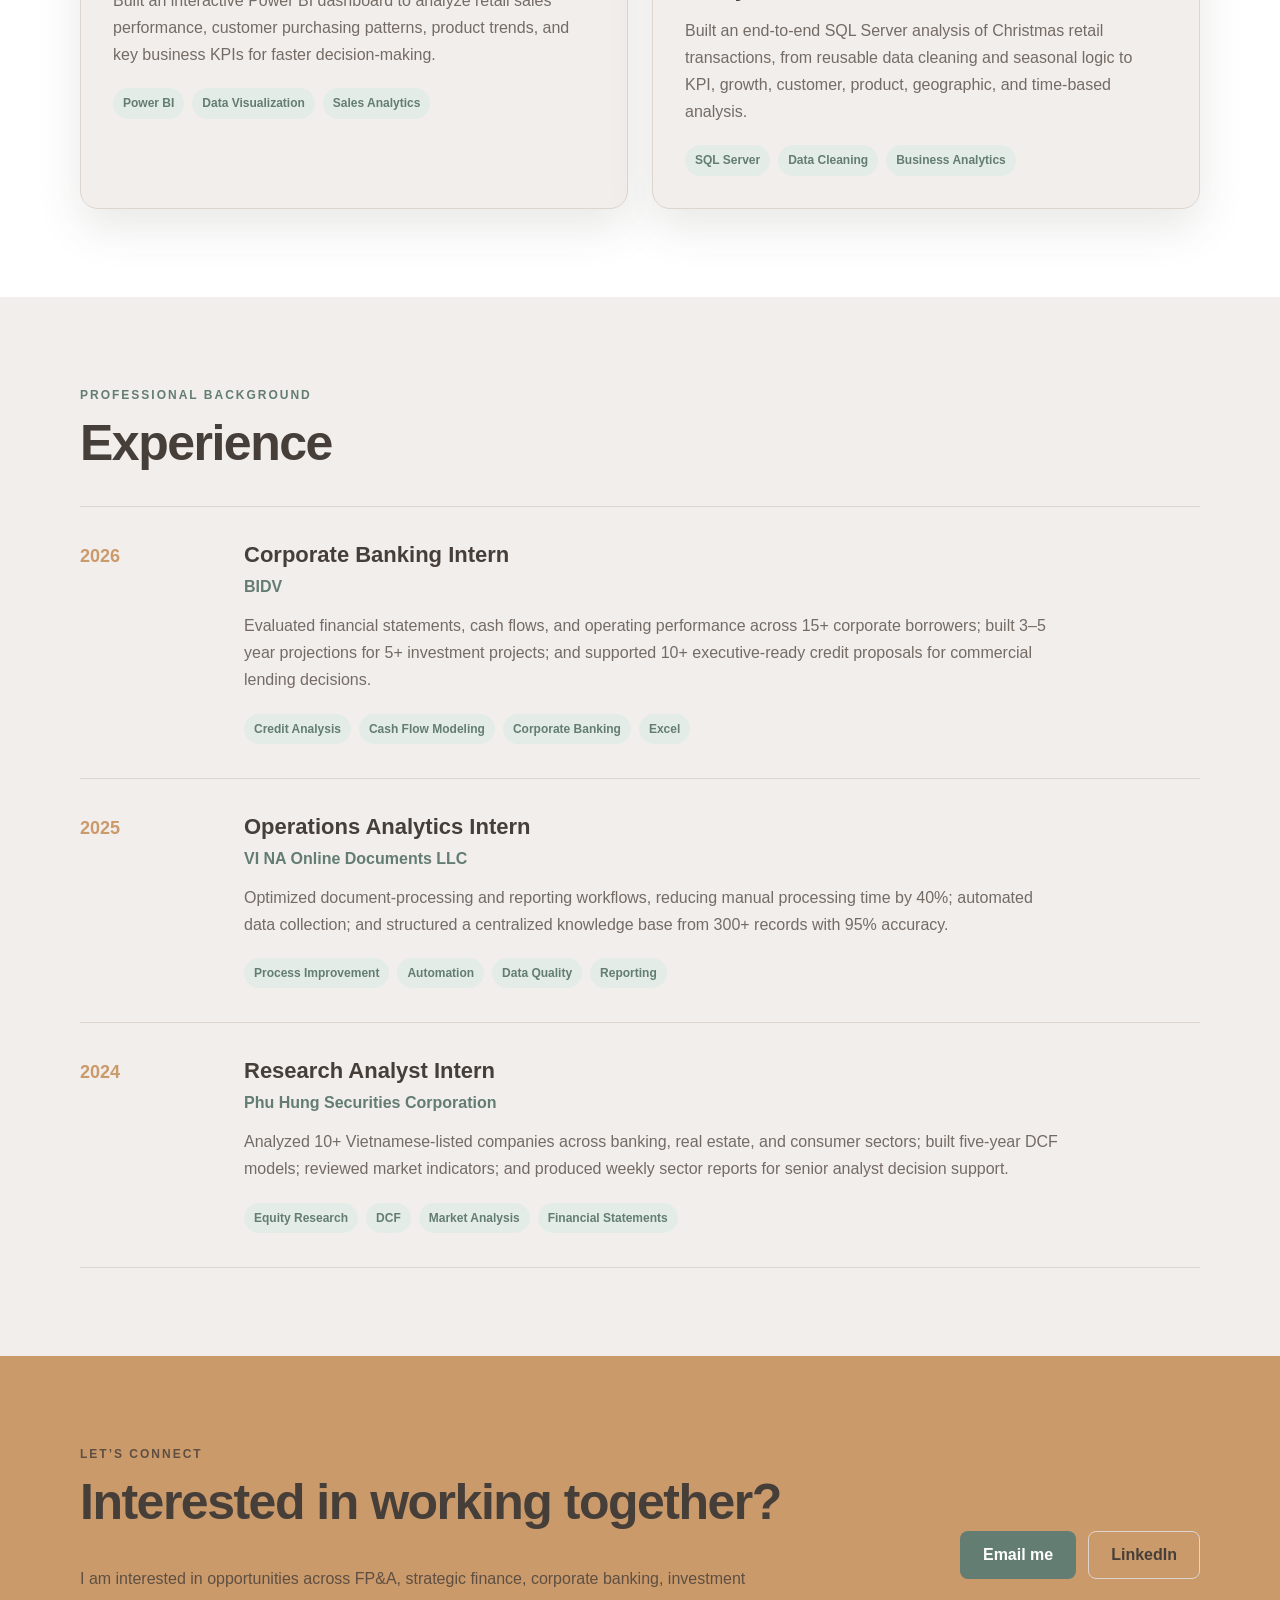
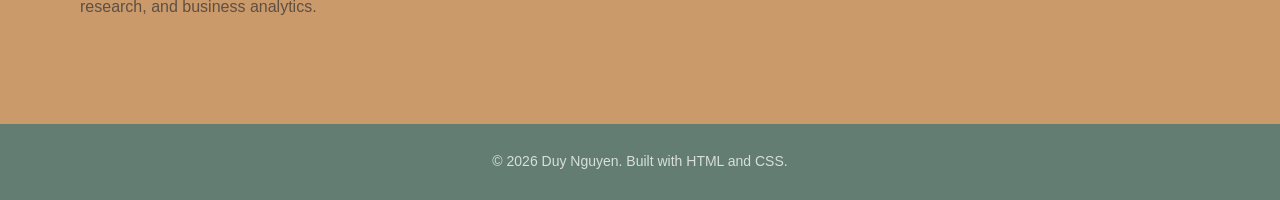
==== commit 50a861b4: "Add files via upload" ====
--- a/index.html
+++ b/index.html
@@ -44,7 +44,7 @@
     </p>
     <div class="hero-actions">
       <a class="button button-primary" href="#projects">View Financial Analysis Projects</a>
-      <a class="button button-secondary" href="Duy Nguyen_ Resume_Finance.pdf" target="_blank">View Résumé</a>
+      <a class="button button-secondary" href="Duy Nguyen_Resume_Finance.pdf" target="_blank">View Résumé</a>
     </div>
   </div>
 </section>
@@ -72,7 +72,7 @@
       <div class="skill-box"><h3>Investment Analytics</h3><p>Portfolio construction, benchmark analysis, volatility, Sharpe ratio, correlation, DCA strategy, and market research.</p></div>
       <div class="skill-box"><h3>Technical Tools</h3><p>Microsoft Excel, PowerPoint, SQL, Tableau, Python, R, LSEG Workspace, and PitchBook.</p></div>
       <div class="skill-box"><h3>AI &amp; Automation</h3><p>ChatGPT / LLM integration, N8N workflow automation, AI-assisted research, structured prompting, and automated data pipelines.</p></div>
-      <div class="skill-box"><h3>Certification</h3><p>Udemy Certification — Applying Artificial Intelligence to Investing and Analysis.</h3><p> Coursera Certification – Microsoft Data Analysis with Microsoft Excel</h3><p> Coursera Certification - Google Data Analytics Professional </p></div>
+      <div class="skill-box"><h3>Certification</h3><p>Udemy — Applying Artificial Intelligence to Investing and Analysis Certification.</p><p>Coursera — Data Analysis with Microsoft Excel Certification.</p><p>Coursera — Google AI Fundamentals Certificate.</p><p>Coursera — Google Data Analytics Professional Certificate.</p></div>
     </div>
   </div>
 </section>
@@ -106,17 +106,17 @@
         <p>Modeled tariff exposure, vendor cost impacts, revenue, COGS, gross profit, and inventory decisions to support sourcing recommendations.</p>
         <div class="tags"><span>FP&amp;A</span><span>Tariff Analysis</span><span>Scenario Modeling</span></div>
       </article>
-      <article class="card coming-soon">
+      <article class="card">
         <div class="card-number">05</div>
-        <h3> Data Analytics project </h3>
-        <p>Project currently in development. Case-study page, methodology, and supporting analysis will be added after completion.</p>
-        <span class="status-pill">In Progress</span>
+        <h3><a class="project-link" href="projects/kpim1.html">KPIM Retail Sales Performance Analytics</a></h3>
+        <p>Built an interactive Power BI dashboard to analyze retail sales performance, customer purchasing patterns, product trends, and key business KPIs for faster decision-making.</p>
+        <div class="tags"><span>Power BI</span><span>Data Visualization</span><span>Sales Analytics</span></div>
       </article>
-      <article class="card coming-soon">
+      <article class="card">
         <div class="card-number">06</div>
-        <h3> SQL Project </h3>
-        <p>Project currently in development. Case-study page, methodology, and supporting analysis will be added after completion.</p>
-        <span class="status-pill">In Progress</span>
+        <h3><a class="project-link" href="projects/kpim2.html">KPIM Capstone — Xmas Gift Sales SQL Analysis</a></h3>
+        <p>Built an end-to-end SQL Server analysis of Christmas retail transactions, from reusable data cleaning and seasonal logic to KPI, growth, customer, product, geographic, and time-based analysis.</p>
+        <div class="tags"><span>SQL Server</span><span>Data Cleaning</span><span>Business Analytics</span></div>
       </article>
     </div>
   </div>
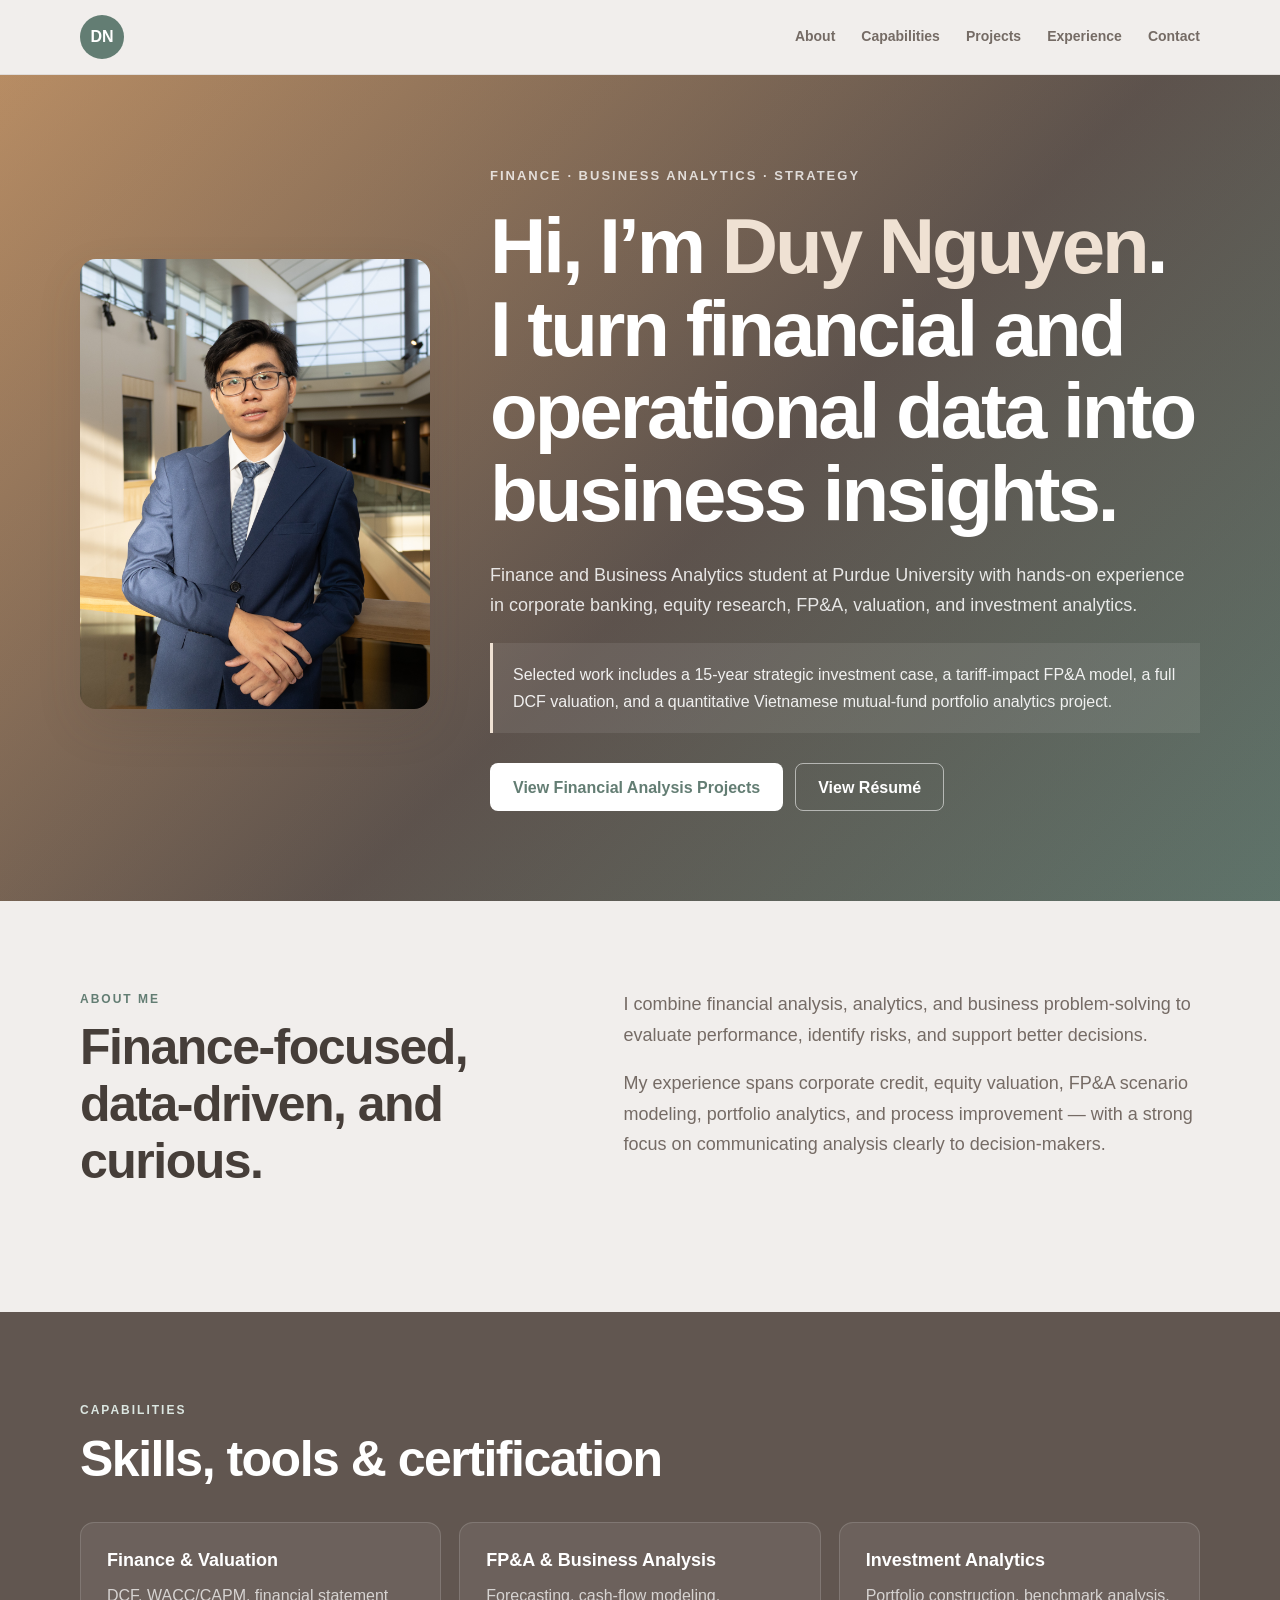
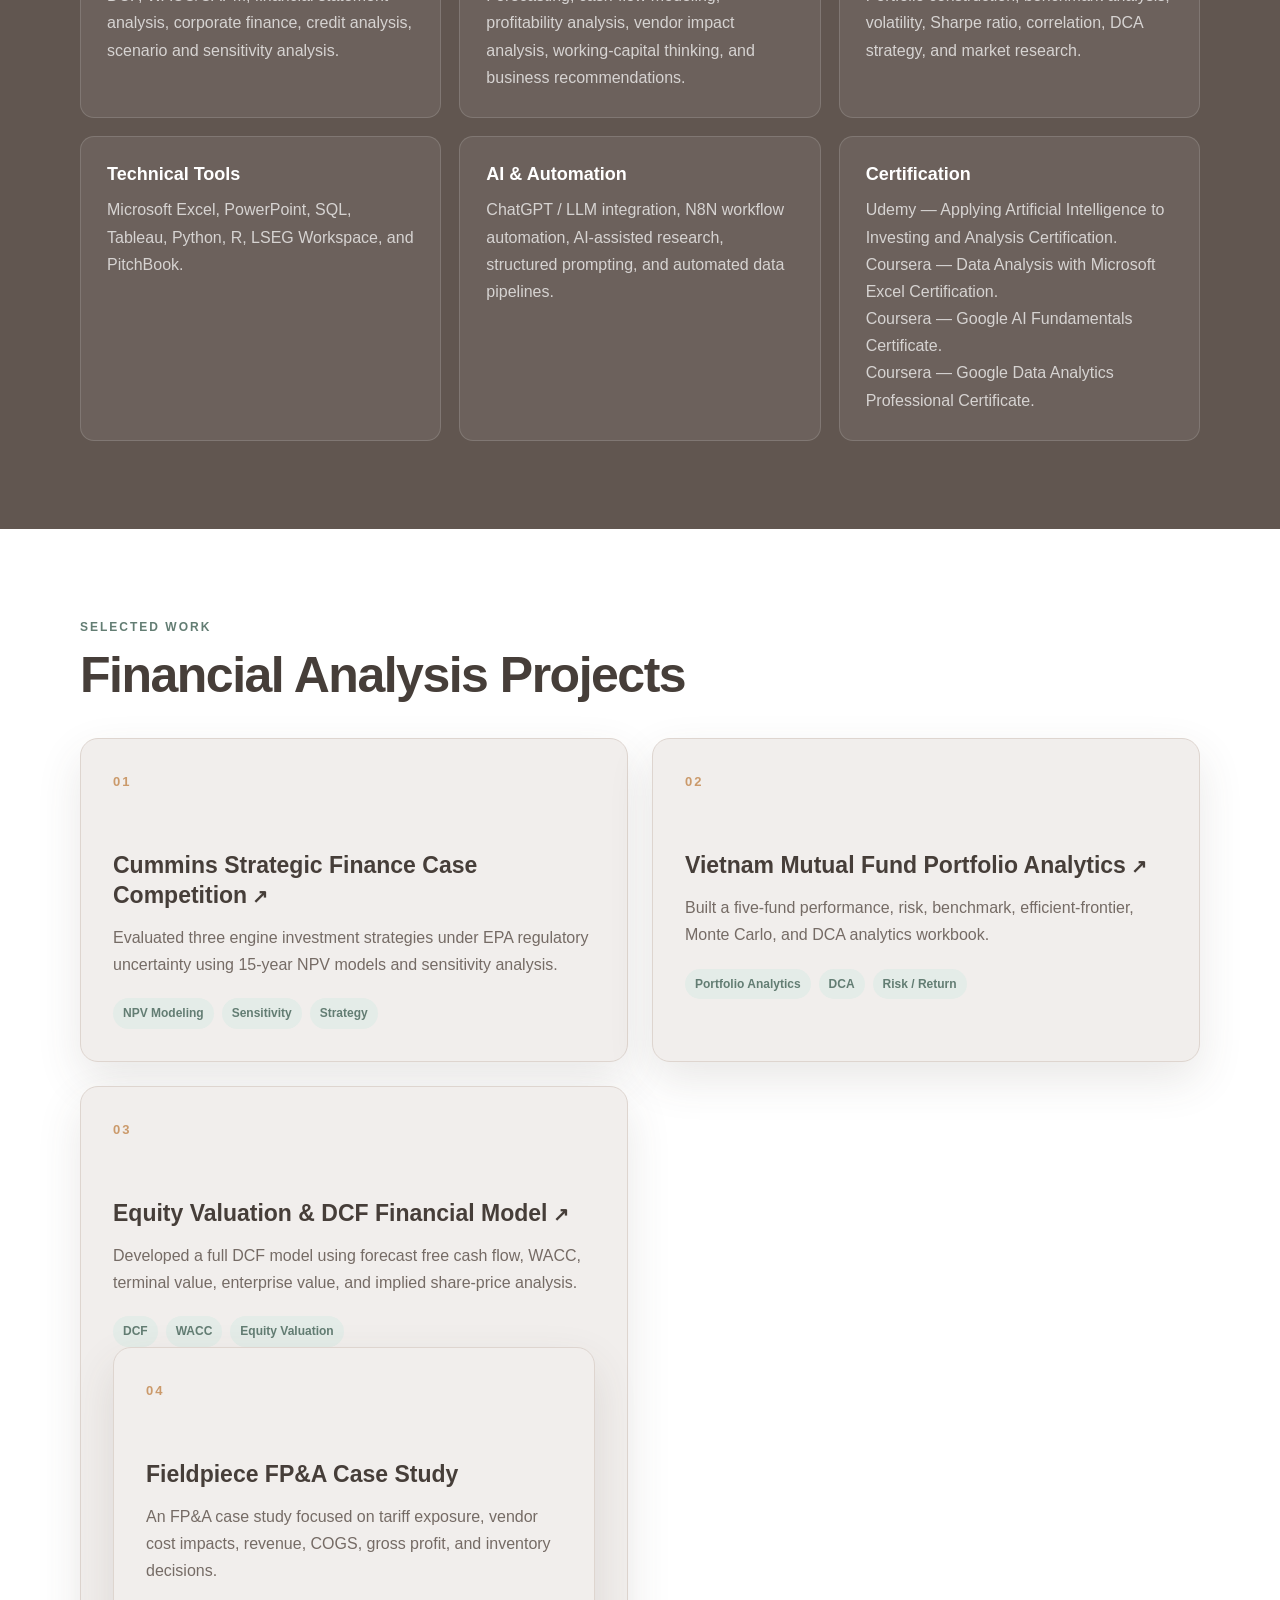
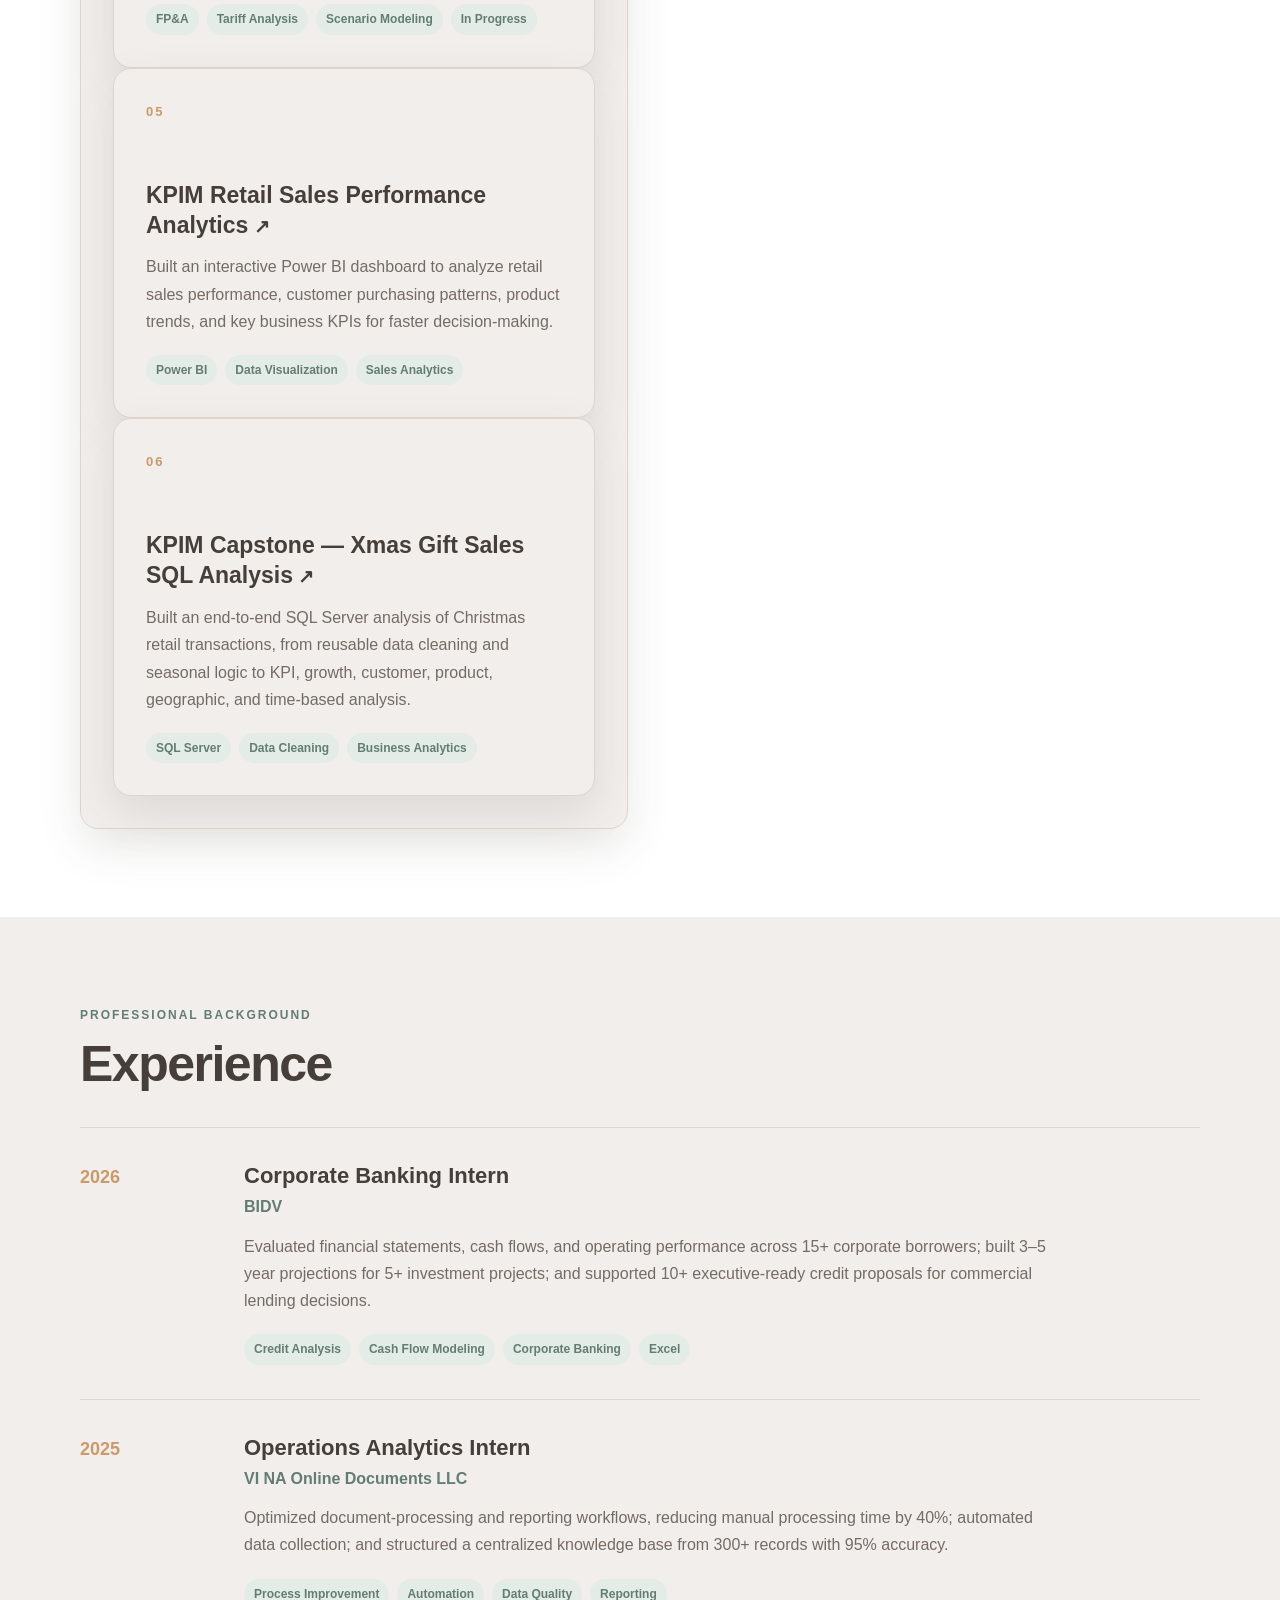
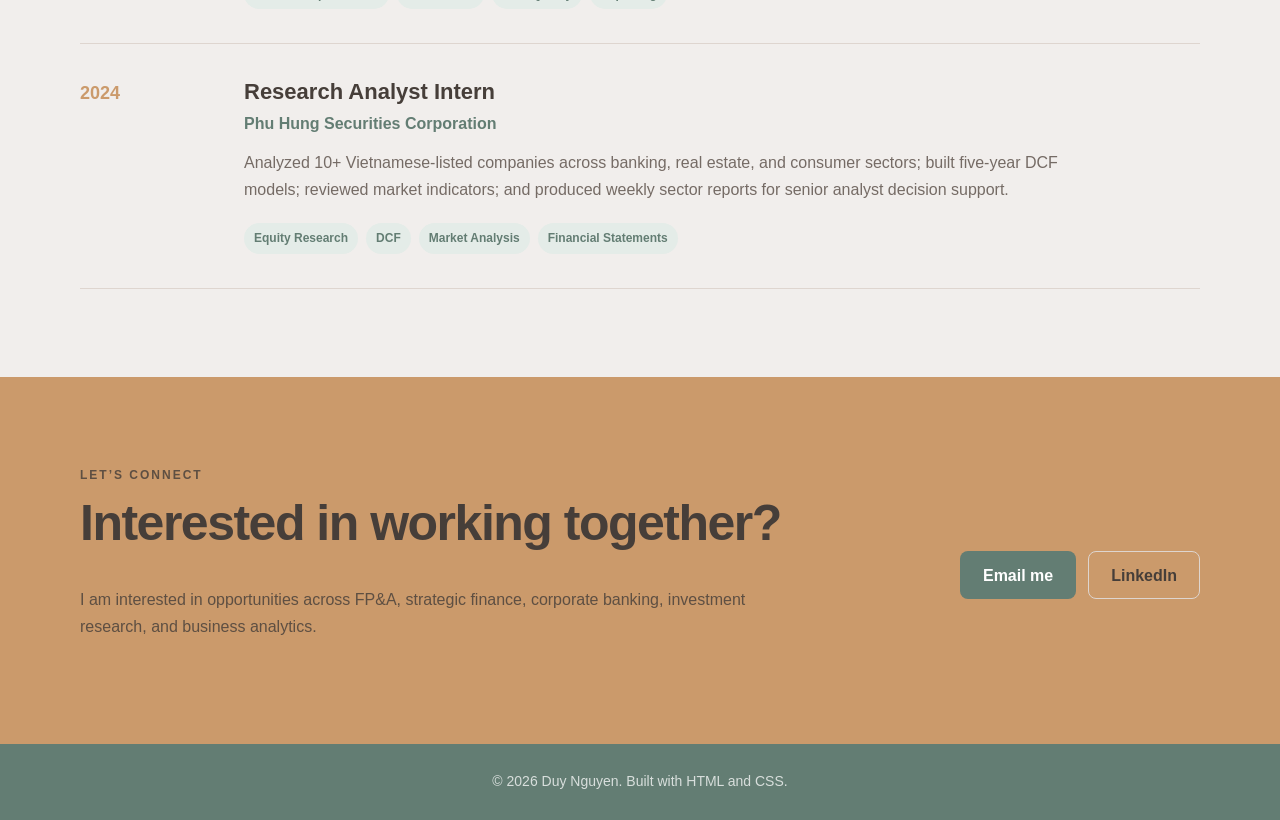
==== commit 237dfae1: "Refactor Fieldpiece FP&A case study content Updated the Fieldpiece FP&A case study section to improv" ====
--- a/index.html
+++ b/index.html
@@ -99,12 +99,20 @@
         <h3><a class="project-link" href="projects/dcf.html">Equity Valuation &amp; DCF Financial Model</a></h3>
         <p>Developed a full DCF model using forecast free cash flow, WACC, terminal value, enterprise value, and implied share-price analysis.</p>
         <div class="tags"><span>DCF</span><span>WACC</span><span>Equity Valuation</span></div>
-      </article>
       <article class="card">
         <div class="card-number">04</div>
-        <h3><a class="project-link" href="projects/fieldpiece.html">Fieldpiece FP&amp;A Case Study</a></h3>
-        <p>Modeled tariff exposure, vendor cost impacts, revenue, COGS, gross profit, and inventory decisions to support sourcing recommendations.</p>
-        <div class="tags"><span>FP&amp;A</span><span>Tariff Analysis</span><span>Scenario Modeling</span></div>
+        <h3>Fieldpiece FP&amp;A Case Study</h3>
+        <p>
+          An FP&amp;A case study focused on tariff exposure,
+          vendor cost impacts, revenue, COGS, gross profit,
+          and inventory decisions.
+        </p>
+        <div class="tags">
+          <span>FP&amp;A</span>
+          <span>Tariff Analysis</span>
+          <span>Scenario Modeling</span>
+          <span class="tag-progress">In Progress</span>
+        </div>
       </article>
       <article class="card">
         <div class="card-number">05</div>
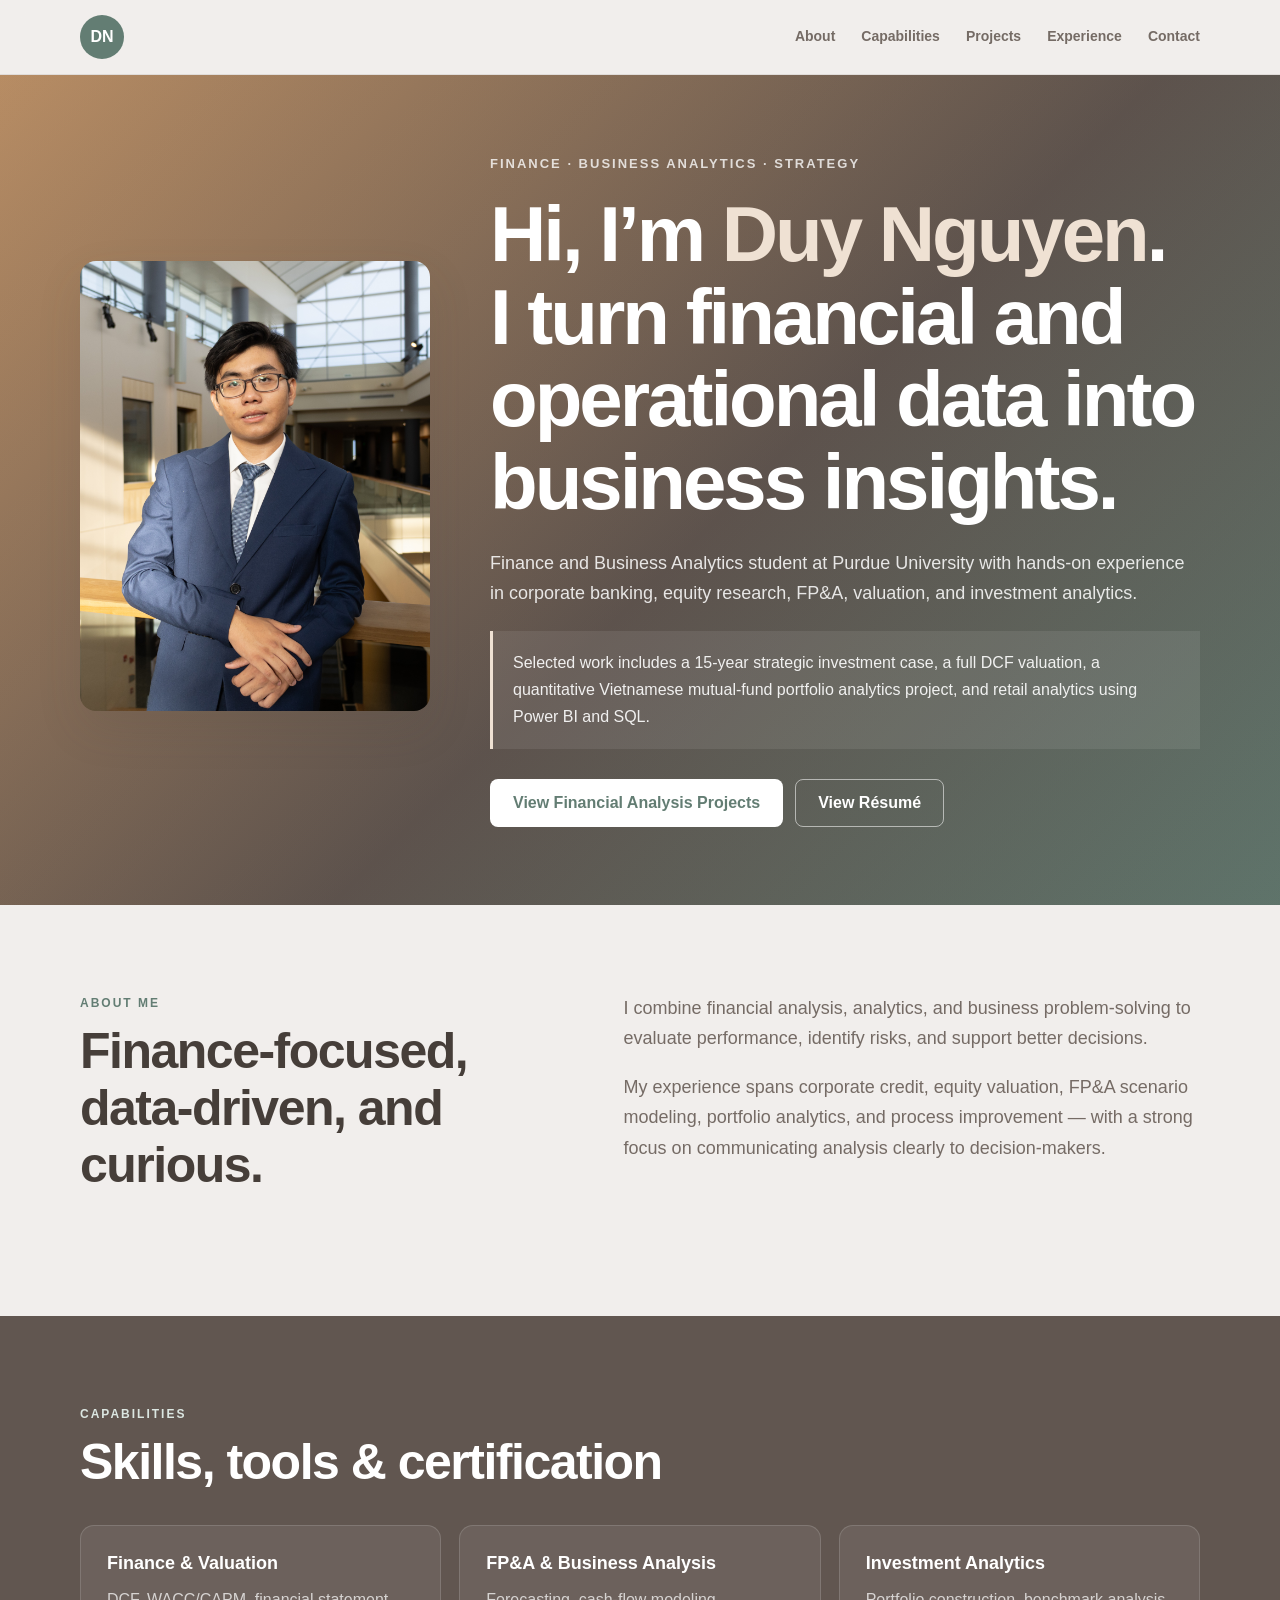
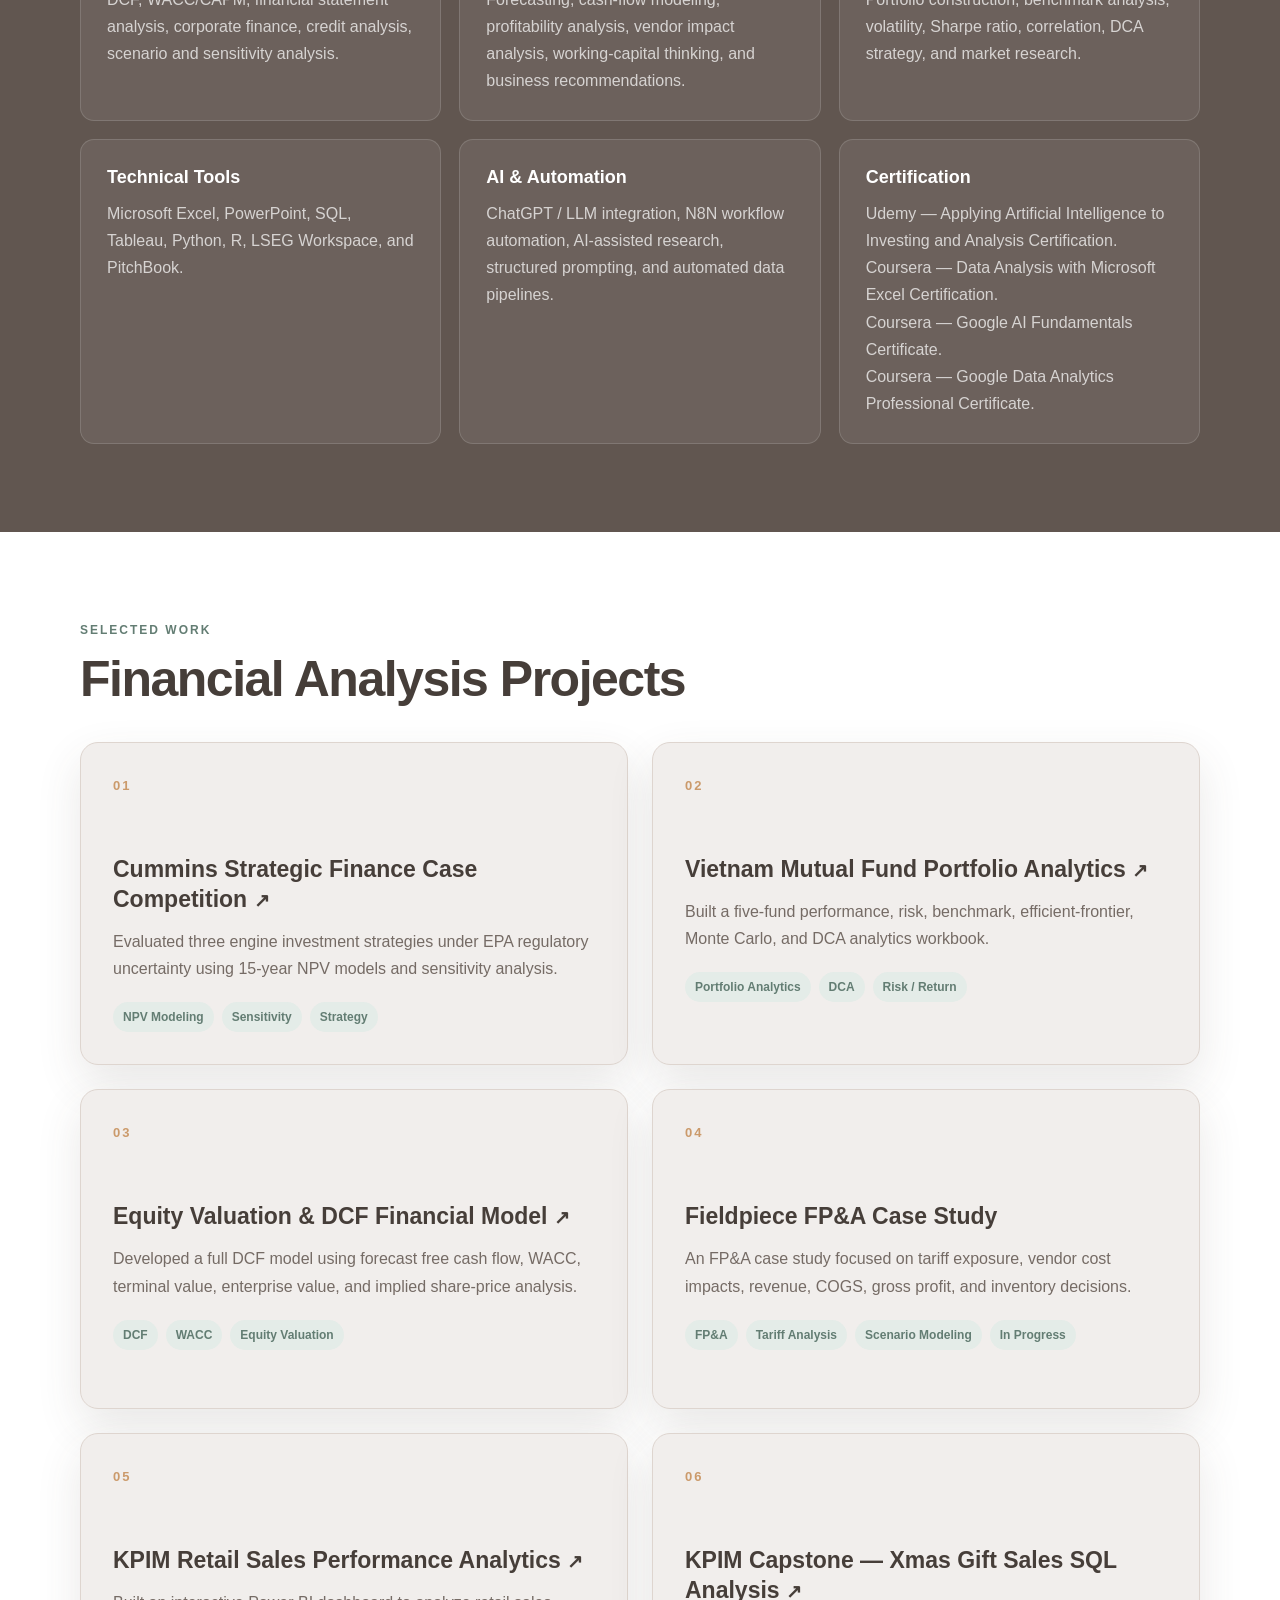
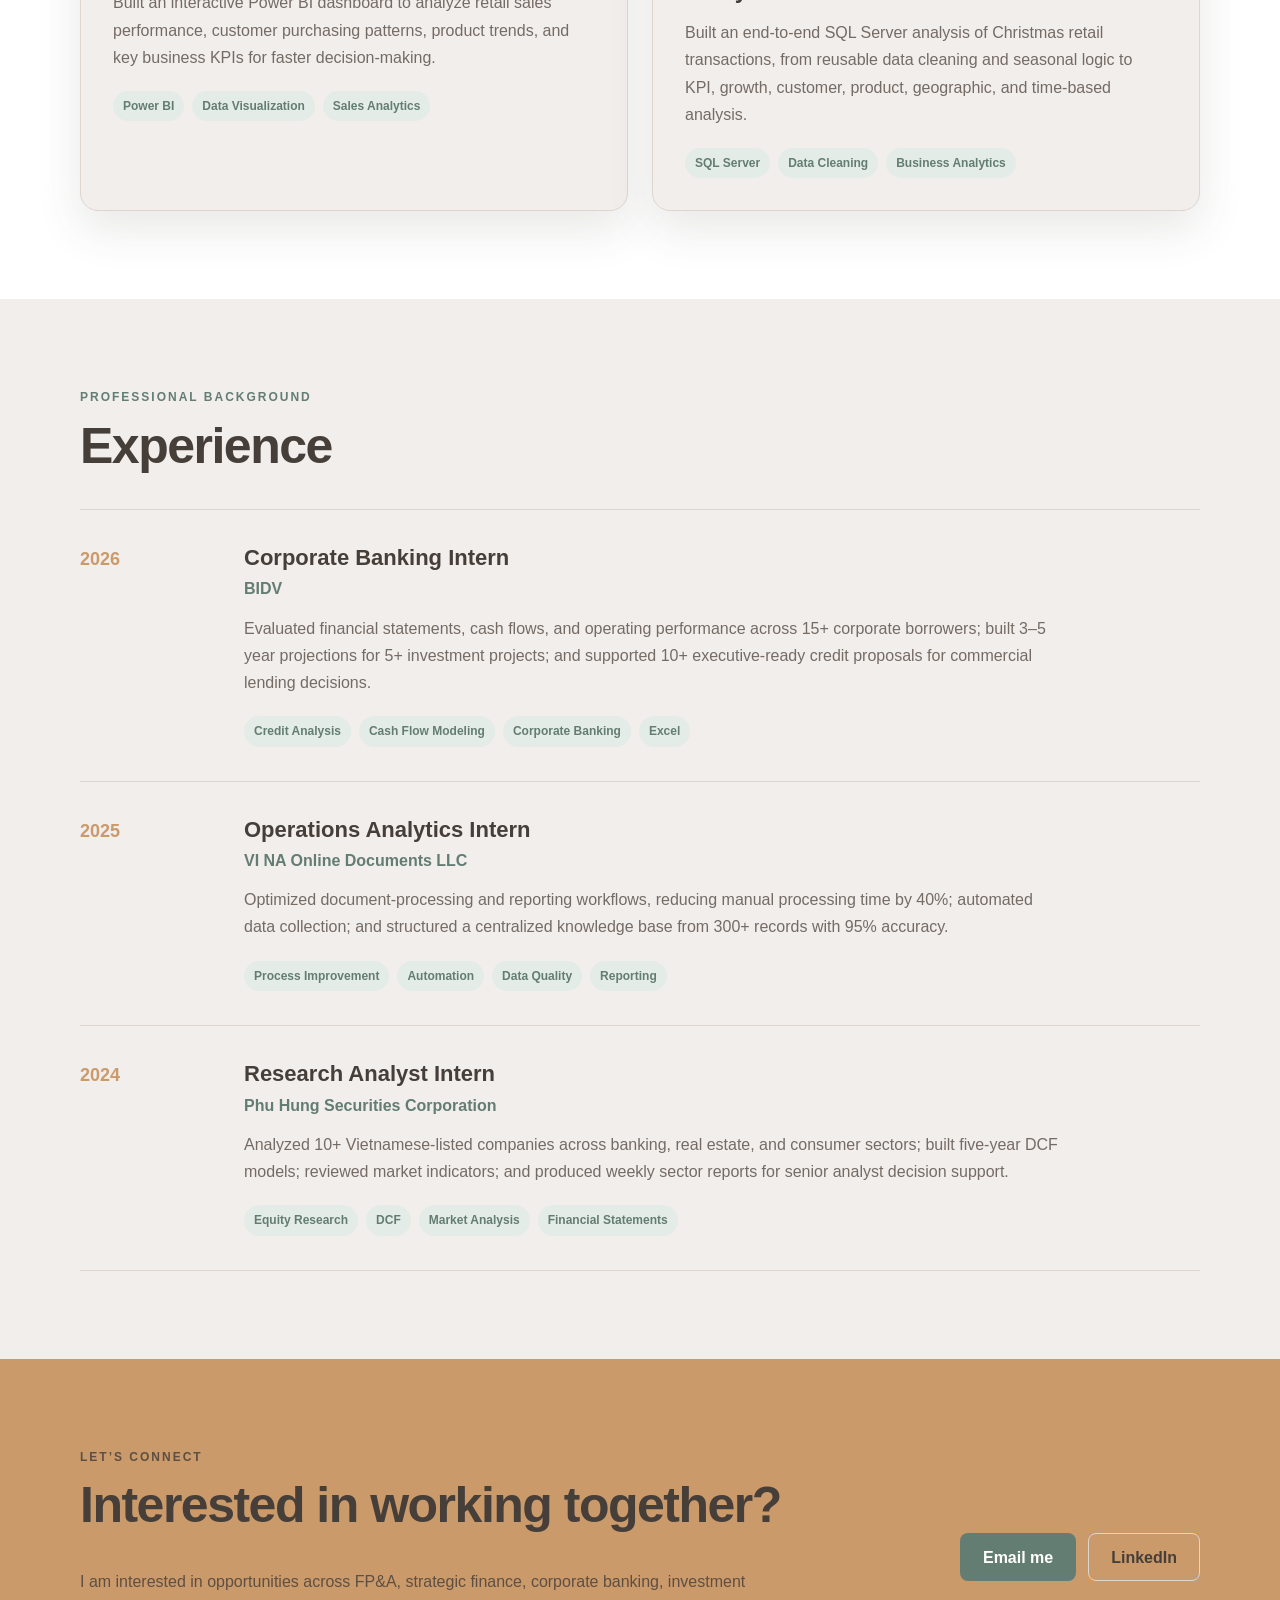
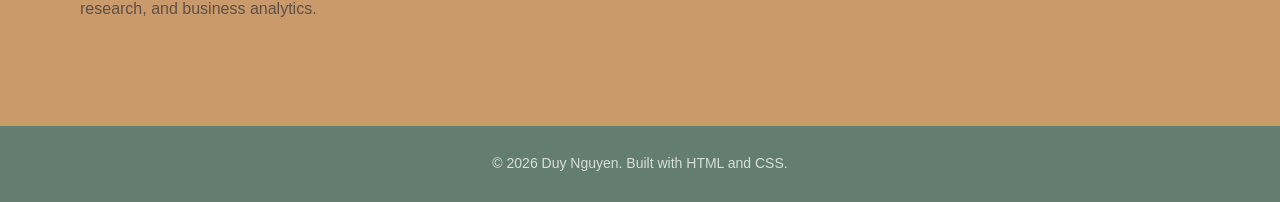
==== commit 4fdab047: "Refactor index.html for improved structure and clarity" ====
--- a/index.html
+++ b/index.html
@@ -1,3 +1,4 @@
+
 <!DOCTYPE html>
 <html lang="en">
 <head>
@@ -7,7 +8,9 @@
   <title>Duy Nguyen | Finance & Business Analytics</title>
   <link rel="stylesheet" href="style.css">
 </head>
+
 <body>
+
 <header class="site-header">
   <nav class="navbar container">
     <a class="logo" href="#home">DN</a>
@@ -22,91 +25,242 @@
 </header>
 
 <main>
+
+<!-- HERO SECTION -->
 <section class="hero" id="home">
   <div class="container hero-content">
-
-  <div class="hero-layout">
-
-    <div class="hero-photo">
-      <img src="duy-profile.jpg" alt="Duy Nguyen">
-    </div>
-
-    <div class="hero-text">
-    <p class="eyebrow">Finance · Business Analytics · Strategy</p>
-    <h1>Hi, I’m <span>Duy Nguyen</span>. I turn financial and operational data into business insights.</h1>
-    <p class="hero-description">
-      Finance and Business Analytics student at Purdue University with hands-on experience in corporate banking,
-      equity research, FP&amp;A, valuation, and investment analytics.
-    </p>
-    <p class="hero-proof">
-      Selected work includes a 15-year strategic investment case, a tariff-impact FP&amp;A model,
-      a full DCF valuation, and a quantitative Vietnamese mutual-fund portfolio analytics project.
-    </p>
-    <div class="hero-actions">
-      <a class="button button-primary" href="#projects">View Financial Analysis Projects</a>
-      <a class="button button-secondary" href="Duy Nguyen_Resume_Finance.pdf" target="_blank">View Résumé</a>
-    </div>
-  </div>
-</section>
-
+    <div class="hero-layout">
+
+      <div class="hero-photo">
+        <img src="duy-profile.jpg" alt="Duy Nguyen">
+      </div>
+
+      <div class="hero-text">
+        <p class="eyebrow">Finance · Business Analytics · Strategy</p>
+
+        <h1>
+          Hi, I’m <span>Duy Nguyen</span>.
+          I turn financial and operational data into business insights.
+        </h1>
+
+        <p class="hero-description">
+          Finance and Business Analytics student at Purdue University
+          with hands-on experience in corporate banking, equity research,
+          FP&amp;A, valuation, and investment analytics.
+        </p>
+
+        <p class="hero-proof">
+          Selected work includes a 15-year strategic investment case,
+          a full DCF valuation, a quantitative Vietnamese mutual-fund
+          portfolio analytics project, and retail analytics using
+          Power BI and SQL.
+        </p>
+
+        <div class="hero-actions">
+          <a class="button button-primary" href="#projects">
+            View Financial Analysis Projects
+          </a>
+          <a class="button button-secondary"
+             href="Duy Nguyen_Resume_Finance.pdf"
+             target="_blank" rel="noopener noreferrer">
+            View Résumé
+          </a>
+        </div>
+      </div>
+
+    </div>
+  </div>
+</section>
+
+<!-- ABOUT SECTION -->
 <section class="section" id="about">
   <div class="container about-grid">
+
     <div>
       <p class="section-label">About me</p>
       <h2>Finance-focused, data-driven, and curious.</h2>
     </div>
+
     <div class="about-text">
-      <p>I combine financial analysis, analytics, and business problem-solving to evaluate performance, identify risks, and support better decisions.</p>
-      <p>My experience spans corporate credit, equity valuation, FP&amp;A scenario modeling, portfolio analytics, and process improvement — with a strong focus on communicating analysis clearly to decision-makers.</p>
-    </div>
-  </div>
-</section>
-
+      <p>
+        I combine financial analysis, analytics, and business
+        problem-solving to evaluate performance, identify risks,
+        and support better decisions.
+      </p>
+
+      <p>
+        My experience spans corporate credit, equity valuation,
+        FP&amp;A scenario modeling, portfolio analytics, and
+        process improvement — with a strong focus on communicating
+        analysis clearly to decision-makers.
+      </p>
+    </div>
+
+  </div>
+</section>
+
+<!-- SKILLS SECTION -->
 <section class="section section-dark" id="skills">
   <div class="container">
+
     <p class="section-label">Capabilities</p>
     <h2>Skills, tools &amp; certification</h2>
+
     <div class="skills-grid">
-      <div class="skill-box"><h3>Finance &amp; Valuation</h3><p>DCF, WACC/CAPM, financial statement analysis, corporate finance, credit analysis, scenario and sensitivity analysis.</p></div>
-      <div class="skill-box"><h3>FP&amp;A &amp; Business Analysis</h3><p>Forecasting, cash-flow modeling, profitability analysis, vendor impact analysis, working-capital thinking, and business recommendations.</p></div>
-      <div class="skill-box"><h3>Investment Analytics</h3><p>Portfolio construction, benchmark analysis, volatility, Sharpe ratio, correlation, DCA strategy, and market research.</p></div>
-      <div class="skill-box"><h3>Technical Tools</h3><p>Microsoft Excel, PowerPoint, SQL, Tableau, Python, R, LSEG Workspace, and PitchBook.</p></div>
-      <div class="skill-box"><h3>AI &amp; Automation</h3><p>ChatGPT / LLM integration, N8N workflow automation, AI-assisted research, structured prompting, and automated data pipelines.</p></div>
-      <div class="skill-box"><h3>Certification</h3><p>Udemy — Applying Artificial Intelligence to Investing and Analysis Certification.</p><p>Coursera — Data Analysis with Microsoft Excel Certification.</p><p>Coursera — Google AI Fundamentals Certificate.</p><p>Coursera — Google Data Analytics Professional Certificate.</p></div>
-    </div>
-  </div>
-</section>
-
+
+      <div class="skill-box">
+        <h3>Finance &amp; Valuation</h3>
+        <p>
+          DCF, WACC/CAPM, financial statement analysis,
+          corporate finance, credit analysis, scenario
+          and sensitivity analysis.
+        </p>
+      </div>
+
+      <div class="skill-box">
+        <h3>FP&amp;A &amp; Business Analysis</h3>
+        <p>
+          Forecasting, cash-flow modeling, profitability analysis,
+          vendor impact analysis, working-capital thinking,
+          and business recommendations.
+        </p>
+      </div>
+
+      <div class="skill-box">
+        <h3>Investment Analytics</h3>
+        <p>
+          Portfolio construction, benchmark analysis, volatility,
+          Sharpe ratio, correlation, DCA strategy, and market research.
+        </p>
+      </div>
+
+      <div class="skill-box">
+        <h3>Technical Tools</h3>
+        <p>
+          Microsoft Excel, PowerPoint, SQL, Tableau,
+          Python, R, LSEG Workspace, and PitchBook.
+        </p>
+      </div>
+
+      <div class="skill-box">
+        <h3>AI &amp; Automation</h3>
+        <p>
+          ChatGPT / LLM integration, N8N workflow automation,
+          AI-assisted research, structured prompting,
+          and automated data pipelines.
+        </p>
+      </div>
+
+      <div class="skill-box">
+        <h3>Certification</h3>
+        <p>
+          Udemy — Applying Artificial Intelligence to
+          Investing and Analysis Certification.
+        </p>
+        <p>
+          Coursera — Data Analysis with Microsoft Excel Certification.
+        </p>
+        <p>
+          Coursera — Google AI Fundamentals Certificate.
+        </p>
+        <p>
+          Coursera — Google Data Analytics Professional Certificate.
+        </p>
+      </div>
+
+    </div>
+  </div>
+</section>
+
+<!-- PROJECTS SECTION -->
 <section class="section section-soft" id="projects">
   <div class="container">
+
     <p class="section-label">Selected work</p>
     <h2>Financial Analysis Projects</h2>
+
     <div class="card-grid">
+
+      <!-- PROJECT 01 -->
       <article class="card">
         <div class="card-number">01</div>
-        <h3><a class="project-link" href="projects/cummins.html">Cummins Strategic Finance Case Competition</a></h3>
-        <p>Evaluated three engine investment strategies under EPA regulatory uncertainty using 15-year NPV models and sensitivity analysis.</p>
-        <div class="tags"><span>NPV Modeling</span><span>Sensitivity</span><span>Strategy</span></div>
-      </article>
+
+        <h3>
+          <a class="project-link" href="projects/cummins.html">
+            Cummins Strategic Finance Case Competition
+          </a>
+        </h3>
+
+        <p>
+          Evaluated three engine investment strategies under EPA
+          regulatory uncertainty using 15-year NPV models
+          and sensitivity analysis.
+        </p>
+
+        <div class="tags">
+          <span>NPV Modeling</span>
+          <span>Sensitivity</span>
+          <span>Strategy</span>
+        </div>
+      </article>
+
+      <!-- PROJECT 02 -->
       <article class="card">
         <div class="card-number">02</div>
-        <h3><a class="project-link" href="projects/mutualfund.html">Vietnam Mutual Fund Portfolio Analytics</a></h3>
-        <p>Built a five-fund performance, risk, benchmark, efficient-frontier, Monte Carlo, and DCA analytics workbook.</p>
-        <div class="tags"><span>Portfolio Analytics</span><span>DCA</span><span>Risk / Return</span></div>
-      </article>
+
+        <h3>
+          <a class="project-link" href="projects/mutualfund.html">
+            Vietnam Mutual Fund Portfolio Analytics
+          </a>
+        </h3>
+
+        <p>
+          Built a five-fund performance, risk, benchmark,
+          efficient-frontier, Monte Carlo, and DCA analytics workbook.
+        </p>
+
+        <div class="tags">
+          <span>Portfolio Analytics</span>
+          <span>DCA</span>
+          <span>Risk / Return</span>
+        </div>
+      </article>
+
+      <!-- PROJECT 03 -->
       <article class="card">
         <div class="card-number">03</div>
-        <h3><a class="project-link" href="projects/dcf.html">Equity Valuation &amp; DCF Financial Model</a></h3>
-        <p>Developed a full DCF model using forecast free cash flow, WACC, terminal value, enterprise value, and implied share-price analysis.</p>
-        <div class="tags"><span>DCF</span><span>WACC</span><span>Equity Valuation</span></div>
+
+        <h3>
+          <a class="project-link" href="projects/dcf.html">
+            Equity Valuation &amp; DCF Financial Model
+          </a>
+        </h3>
+
+        <p>
+          Developed a full DCF model using forecast free cash flow,
+          WACC, terminal value, enterprise value,
+          and implied share-price analysis.
+        </p>
+
+        <div class="tags">
+          <span>DCF</span>
+          <span>WACC</span>
+          <span>Equity Valuation</span>
+        </div>
+      </article>
+
+      <!-- PROJECT 04: IN PROGRESS -->
       <article class="card">
         <div class="card-number">04</div>
+
         <h3>Fieldpiece FP&amp;A Case Study</h3>
+
         <p>
           An FP&amp;A case study focused on tariff exposure,
           vendor cost impacts, revenue, COGS, gross profit,
           and inventory decisions.
         </p>
+
         <div class="tags">
           <span>FP&amp;A</span>
           <span>Tariff Analysis</span>
@@ -114,73 +268,181 @@
           <span class="tag-progress">In Progress</span>
         </div>
       </article>
+
+      <!-- PROJECT 05 -->
       <article class="card">
         <div class="card-number">05</div>
-        <h3><a class="project-link" href="projects/kpim1.html">KPIM Retail Sales Performance Analytics</a></h3>
-        <p>Built an interactive Power BI dashboard to analyze retail sales performance, customer purchasing patterns, product trends, and key business KPIs for faster decision-making.</p>
-        <div class="tags"><span>Power BI</span><span>Data Visualization</span><span>Sales Analytics</span></div>
-      </article>
+
+        <h3>
+          <a class="project-link" href="projects/kpim1.html">
+            KPIM Retail Sales Performance Analytics
+          </a>
+        </h3>
+
+        <p>
+          Built an interactive Power BI dashboard to analyze
+          retail sales performance, customer purchasing patterns,
+          product trends, and key business KPIs
+          for faster decision-making.
+        </p>
+
+        <div class="tags">
+          <span>Power BI</span>
+          <span>Data Visualization</span>
+          <span>Sales Analytics</span>
+        </div>
+      </article>
+
+      <!-- PROJECT 06 -->
       <article class="card">
         <div class="card-number">06</div>
-        <h3><a class="project-link" href="projects/kpim2.html">KPIM Capstone — Xmas Gift Sales SQL Analysis</a></h3>
-        <p>Built an end-to-end SQL Server analysis of Christmas retail transactions, from reusable data cleaning and seasonal logic to KPI, growth, customer, product, geographic, and time-based analysis.</p>
-        <div class="tags"><span>SQL Server</span><span>Data Cleaning</span><span>Business Analytics</span></div>
-      </article>
-    </div>
-  </div>
-</section>
-
+
+        <h3>
+          <a class="project-link" href="projects/kpim2.html">
+            KPIM Capstone — Xmas Gift Sales SQL Analysis
+          </a>
+        </h3>
+
+        <p>
+          Built an end-to-end SQL Server analysis of Christmas
+          retail transactions, from reusable data cleaning
+          and seasonal logic to KPI, growth, customer,
+          product, geographic, and time-based analysis.
+        </p>
+
+        <div class="tags">
+          <span>SQL Server</span>
+          <span>Data Cleaning</span>
+          <span>Business Analytics</span>
+        </div>
+      </article>
+
+    </div>
+  </div>
+</section>
+
+<!-- EXPERIENCE SECTION -->
 <section class="section" id="experience">
   <div class="container">
+
     <p class="section-label">Professional background</p>
     <h2>Experience</h2>
+
     <div class="timeline">
+
       <article class="timeline-item">
         <div class="timeline-date">2026</div>
+
         <div class="timeline-content">
           <h3>Corporate Banking Intern</h3>
           <p class="company">BIDV</p>
-          <p>Evaluated financial statements, cash flows, and operating performance across 15+ corporate borrowers; built 3–5 year projections for 5+ investment projects; and supported 10+ executive-ready credit proposals for commercial lending decisions.</p>
-          <div class="tags"><span>Credit Analysis</span><span>Cash Flow Modeling</span><span>Corporate Banking</span><span>Excel</span></div>
-        </div>
-      </article>
+
+          <p>
+            Evaluated financial statements, cash flows, and
+            operating performance across 15+ corporate borrowers;
+            built 3–5 year projections for 5+ investment projects;
+            and supported 10+ executive-ready credit proposals
+            for commercial lending decisions.
+          </p>
+
+          <div class="tags">
+            <span>Credit Analysis</span>
+            <span>Cash Flow Modeling</span>
+            <span>Corporate Banking</span>
+            <span>Excel</span>
+          </div>
+        </div>
+      </article>
+
       <article class="timeline-item">
         <div class="timeline-date">2025</div>
+
         <div class="timeline-content">
           <h3>Operations Analytics Intern</h3>
           <p class="company">VI NA Online Documents LLC</p>
-          <p>Optimized document-processing and reporting workflows, reducing manual processing time by 40%; automated data collection; and structured a centralized knowledge base from 300+ records with 95% accuracy.</p>
-          <div class="tags"><span>Process Improvement</span><span>Automation</span><span>Data Quality</span><span>Reporting</span></div>
-        </div>
-      </article>
+
+          <p>
+            Optimized document-processing and reporting workflows,
+            reducing manual processing time by 40%;
+            automated data collection; and structured a centralized
+            knowledge base from 300+ records with 95% accuracy.
+          </p>
+
+          <div class="tags">
+            <span>Process Improvement</span>
+            <span>Automation</span>
+            <span>Data Quality</span>
+            <span>Reporting</span>
+          </div>
+        </div>
+      </article>
+
       <article class="timeline-item">
         <div class="timeline-date">2024</div>
+
         <div class="timeline-content">
           <h3>Research Analyst Intern</h3>
           <p class="company">Phu Hung Securities Corporation</p>
-          <p>Analyzed 10+ Vietnamese-listed companies across banking, real estate, and consumer sectors; built five-year DCF models; reviewed market indicators; and produced weekly sector reports for senior analyst decision support.</p>
-          <div class="tags"><span>Equity Research</span><span>DCF</span><span>Market Analysis</span><span>Financial Statements</span></div>
-        </div>
-      </article>
-    </div>
-  </div>
-</section>
-
+
+          <p>
+            Analyzed 10+ Vietnamese-listed companies across
+            banking, real estate, and consumer sectors;
+            built five-year DCF models; reviewed market indicators;
+            and produced weekly sector reports for senior
+            analyst decision support.
+          </p>
+
+          <div class="tags">
+            <span>Equity Research</span>
+            <span>DCF</span>
+            <span>Market Analysis</span>
+            <span>Financial Statements</span>
+          </div>
+        </div>
+      </article>
+
+    </div>
+  </div>
+</section>
+
+<!-- CONTACT SECTION -->
 <section class="section contact-section" id="contact">
   <div class="container contact-box">
+
     <div>
       <p class="section-label">Let’s connect</p>
       <h2>Interested in working together?</h2>
-      <p>I am interested in opportunities across FP&amp;A, strategic finance, corporate banking, investment research, and business analytics.</p>
-    </div>
+
+      <p>
+        I am interested in opportunities across FP&amp;A,
+        strategic finance, corporate banking,
+        investment research, and business analytics.
+      </p>
+    </div>
+
     <div class="contact-actions">
-      <a class="button button-primary" href="mailto:khaduybill@gmail.com">Email me</a>
-      <a class="button button-secondary" href="https://www.linkedin.com/in/duynguyen2907/" target="_blank">LinkedIn</a>
-    </div>
-  </div>
-</section>
+      <a class="button button-primary"
+         href="mailto:khaduybill@gmail.com">
+        Email me
+      </a>
+
+      <a class="button button-secondary"
+         href="https://www.linkedin.com/in/duynguyen2907/"
+         target="_blank" rel="noopener noreferrer">
+        LinkedIn
+      </a>
+    </div>
+
+  </div>
+</section>
+
 </main>
 
-<footer class="footer"><div class="container"><p>© 2026 Duy Nguyen. Built with HTML and CSS.</p></div></footer>
+<footer class="footer">
+  <div class="container">
+    <p>© 2026 Duy Nguyen. Built with HTML and CSS.</p>
+  </div>
+</footer>
+
 </body>
 </html>
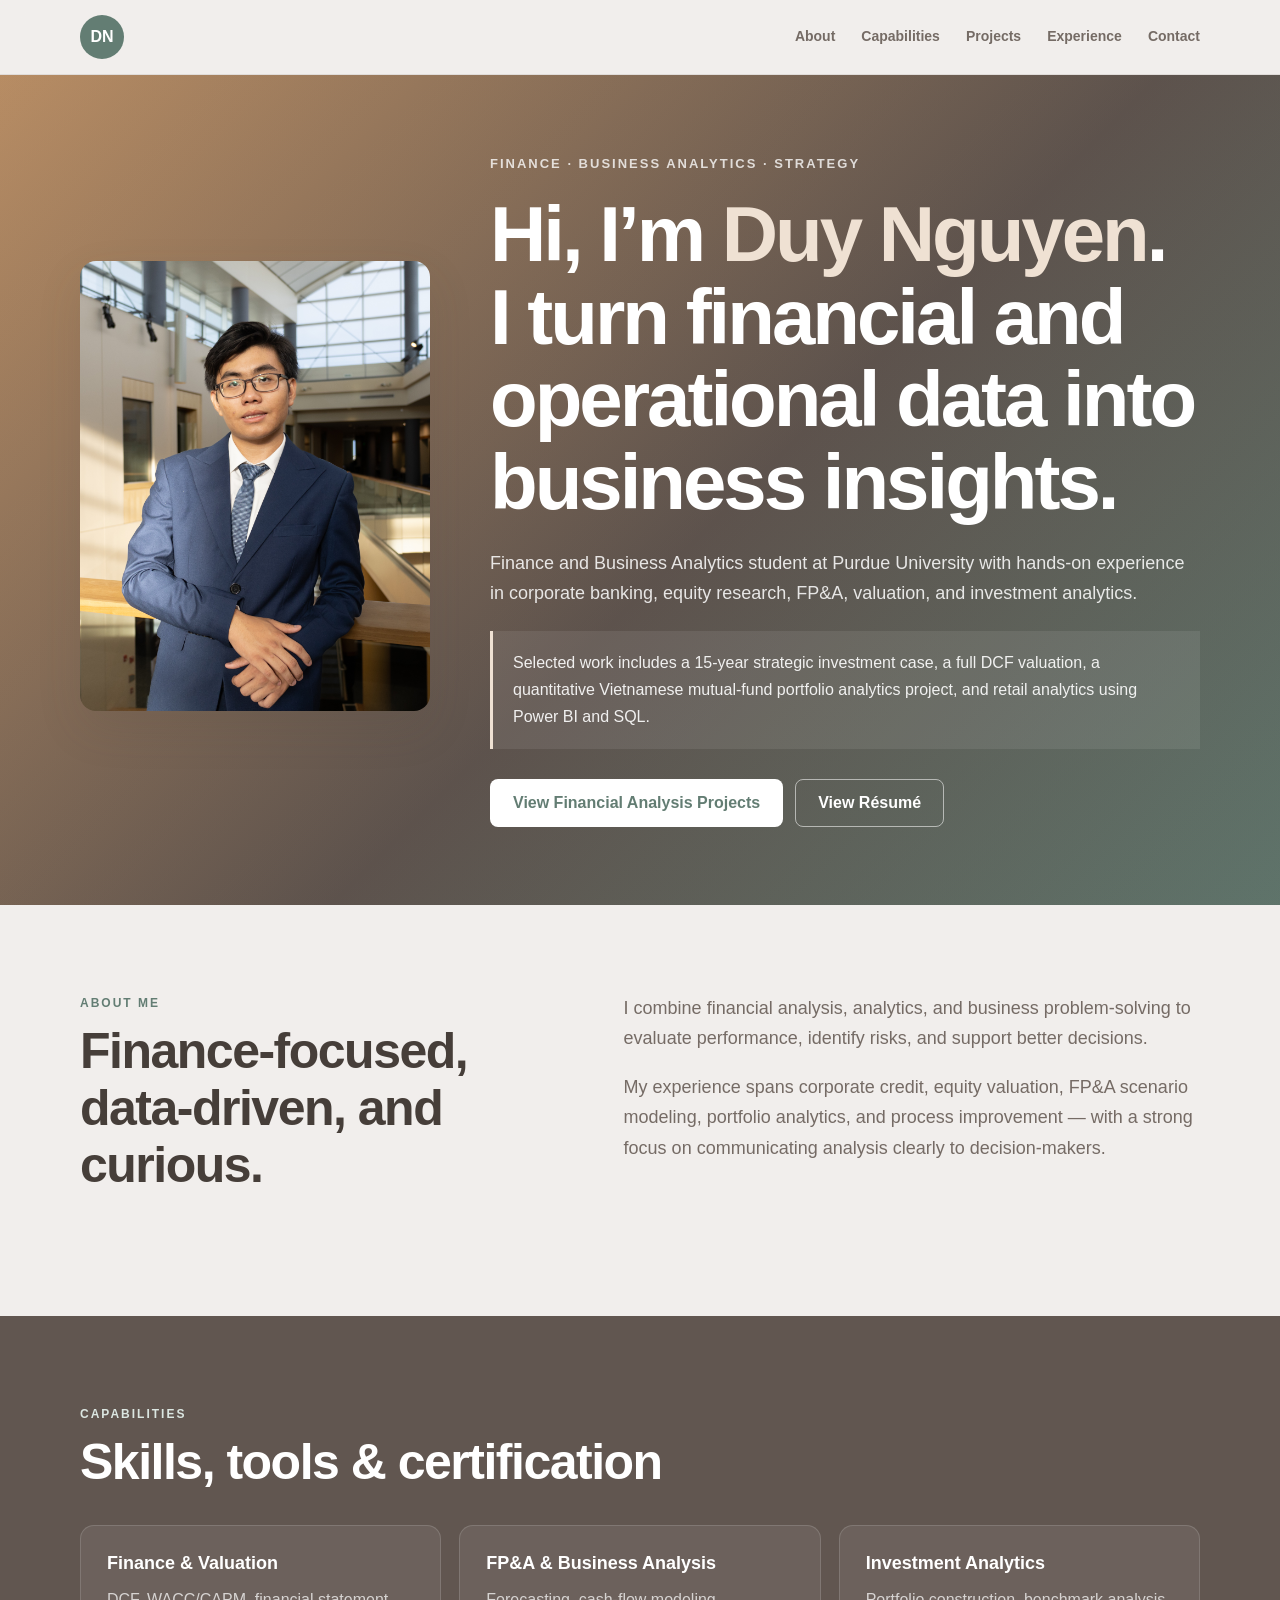
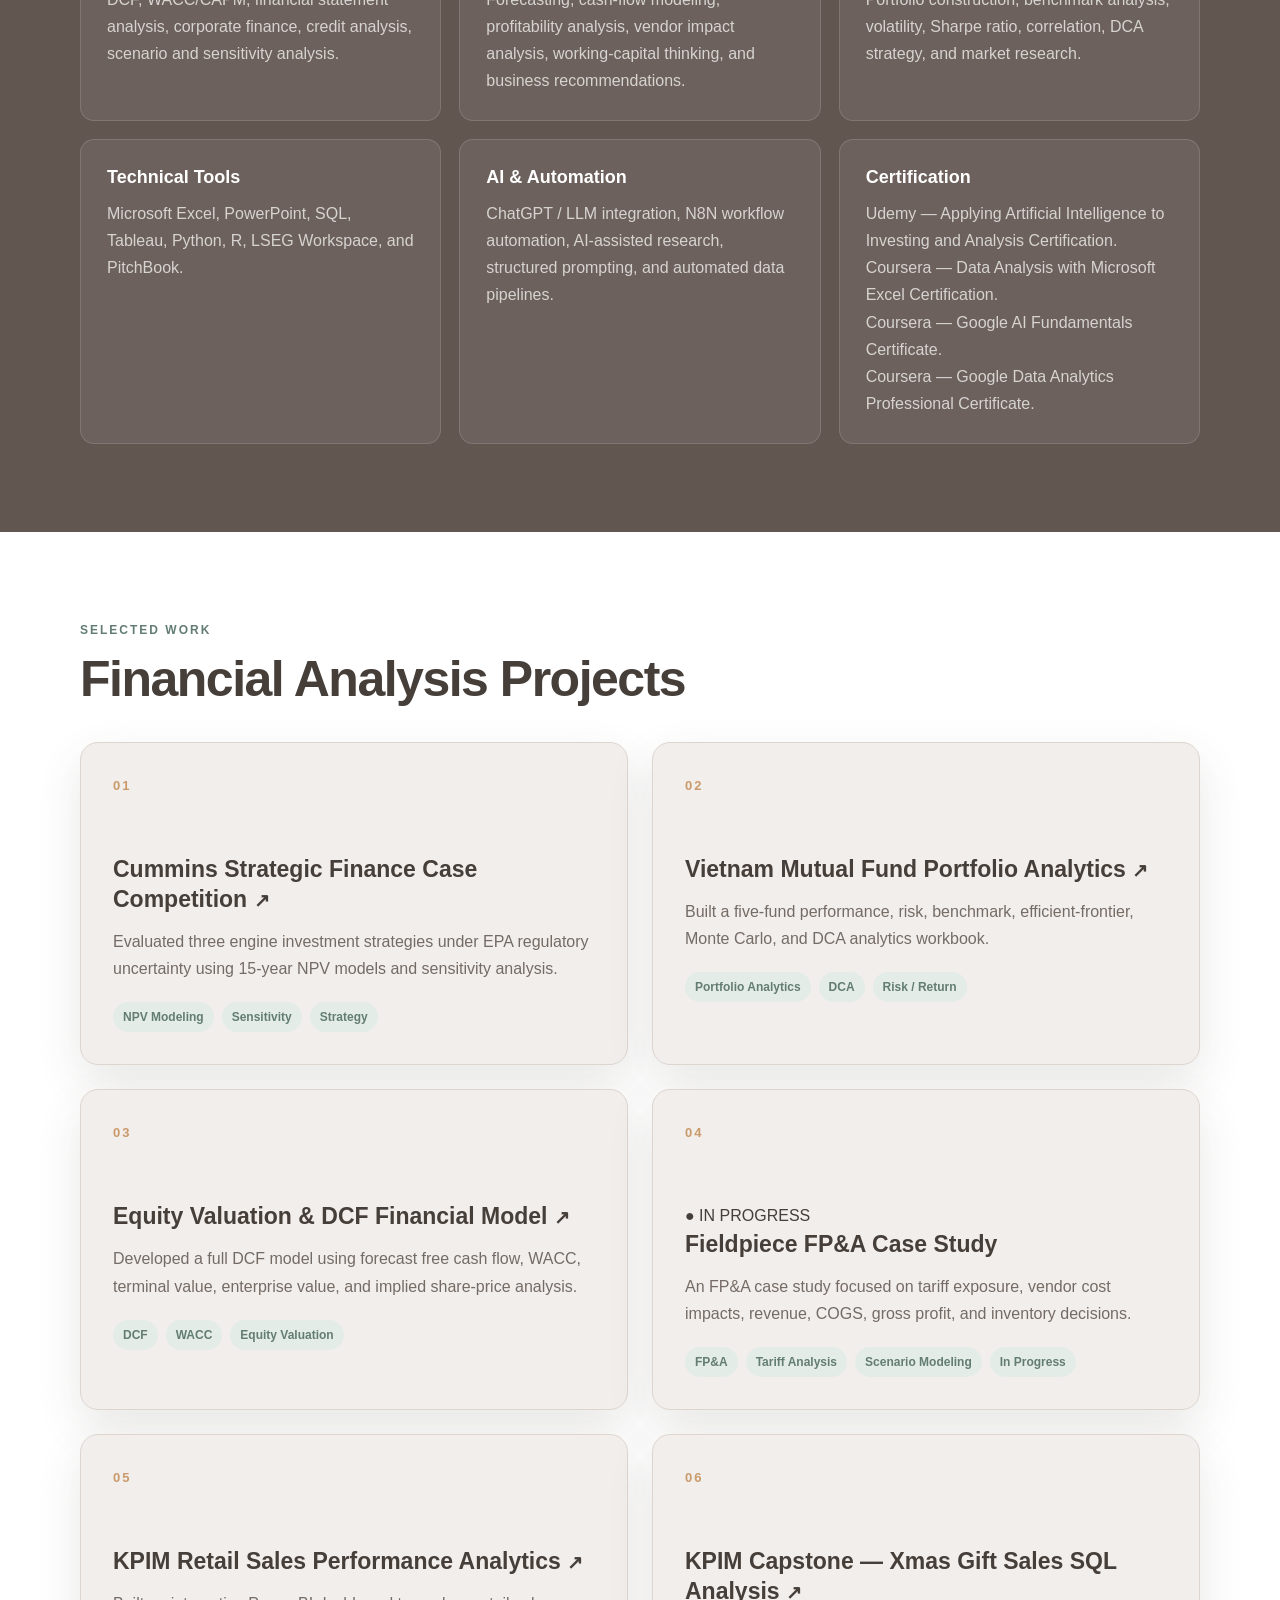
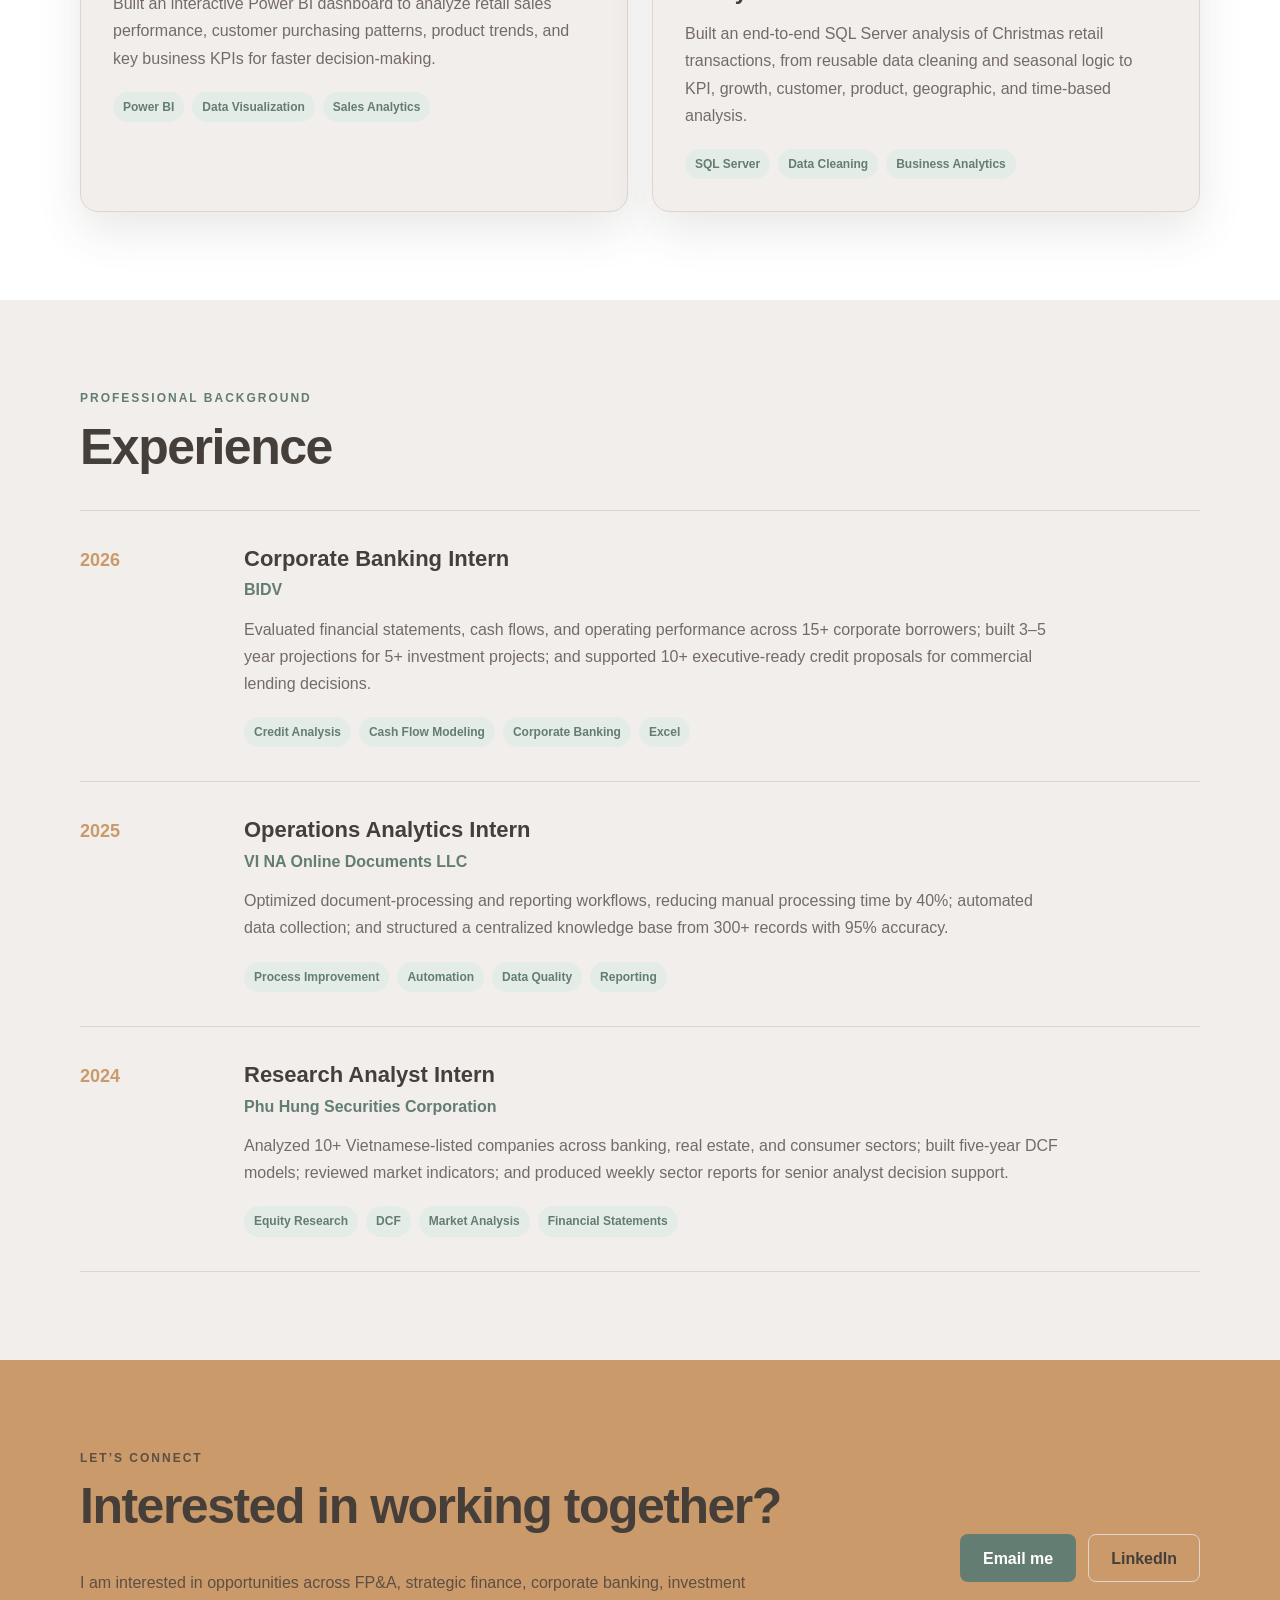
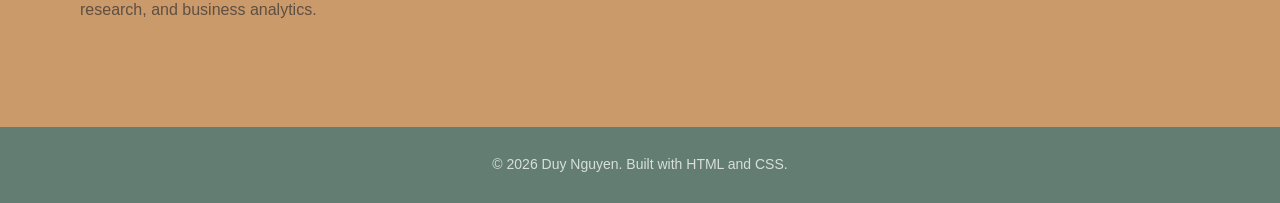
==== commit 9e36b754: "Add progress badge to project 04 card" ====
--- a/index.html
+++ b/index.html
@@ -252,7 +252,7 @@
       <!-- PROJECT 04: IN PROGRESS -->
       <article class="card">
         <div class="card-number">04</div>
-
+        <span class="progress-badge">● IN PROGRESS</span>
         <h3>Fieldpiece FP&amp;A Case Study</h3>
 
         <p>
